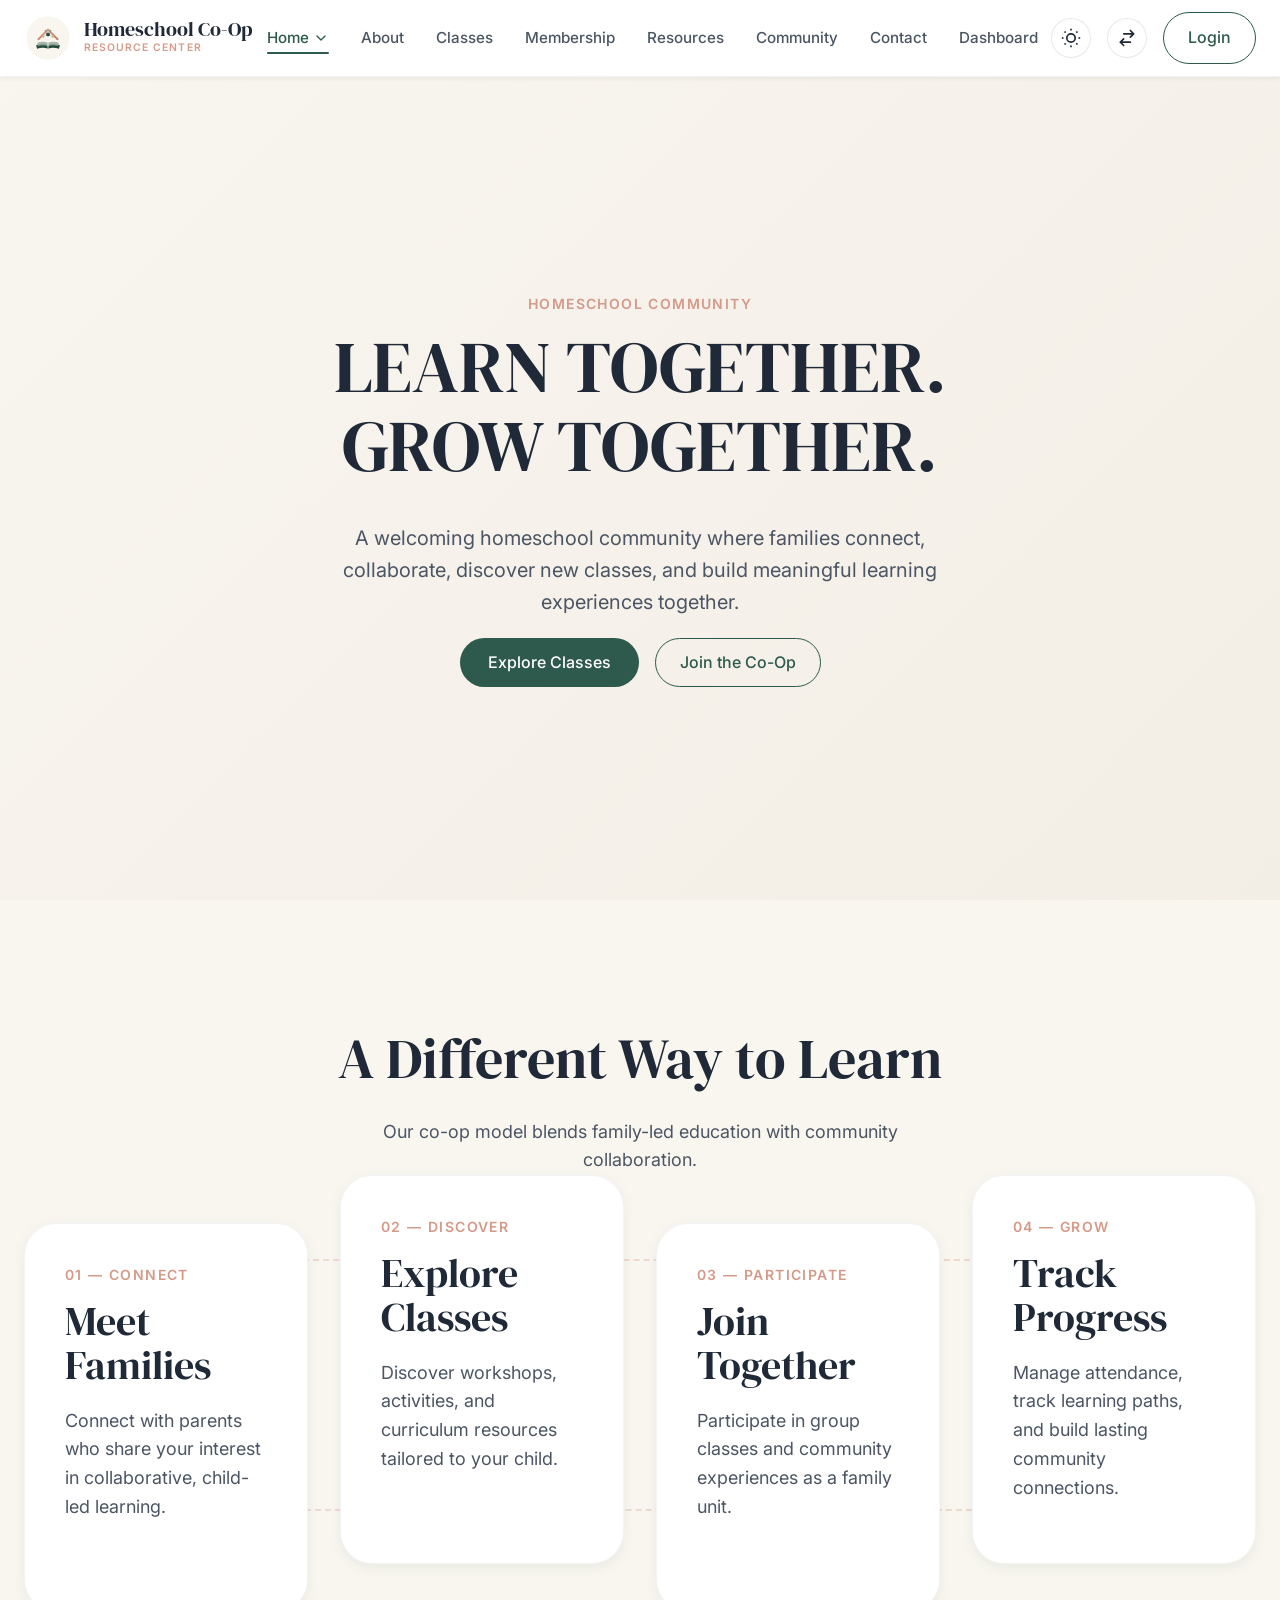
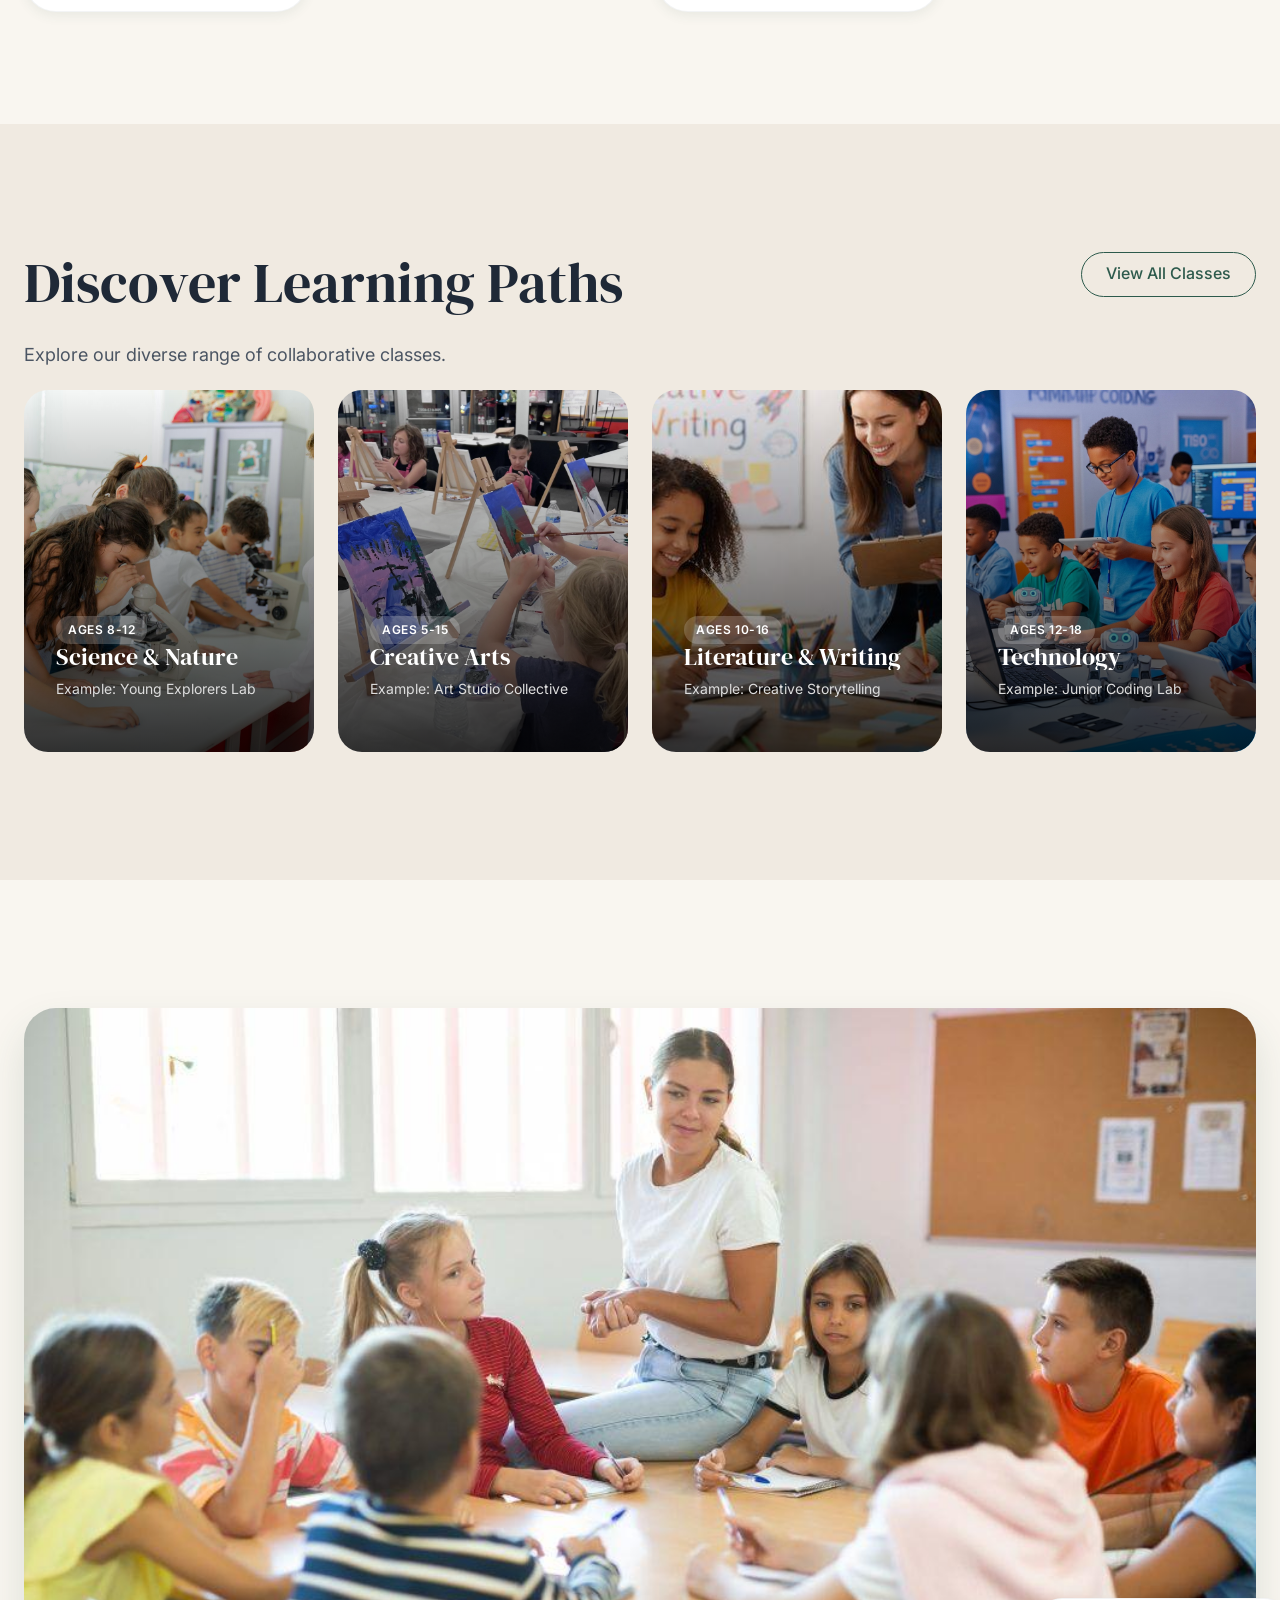
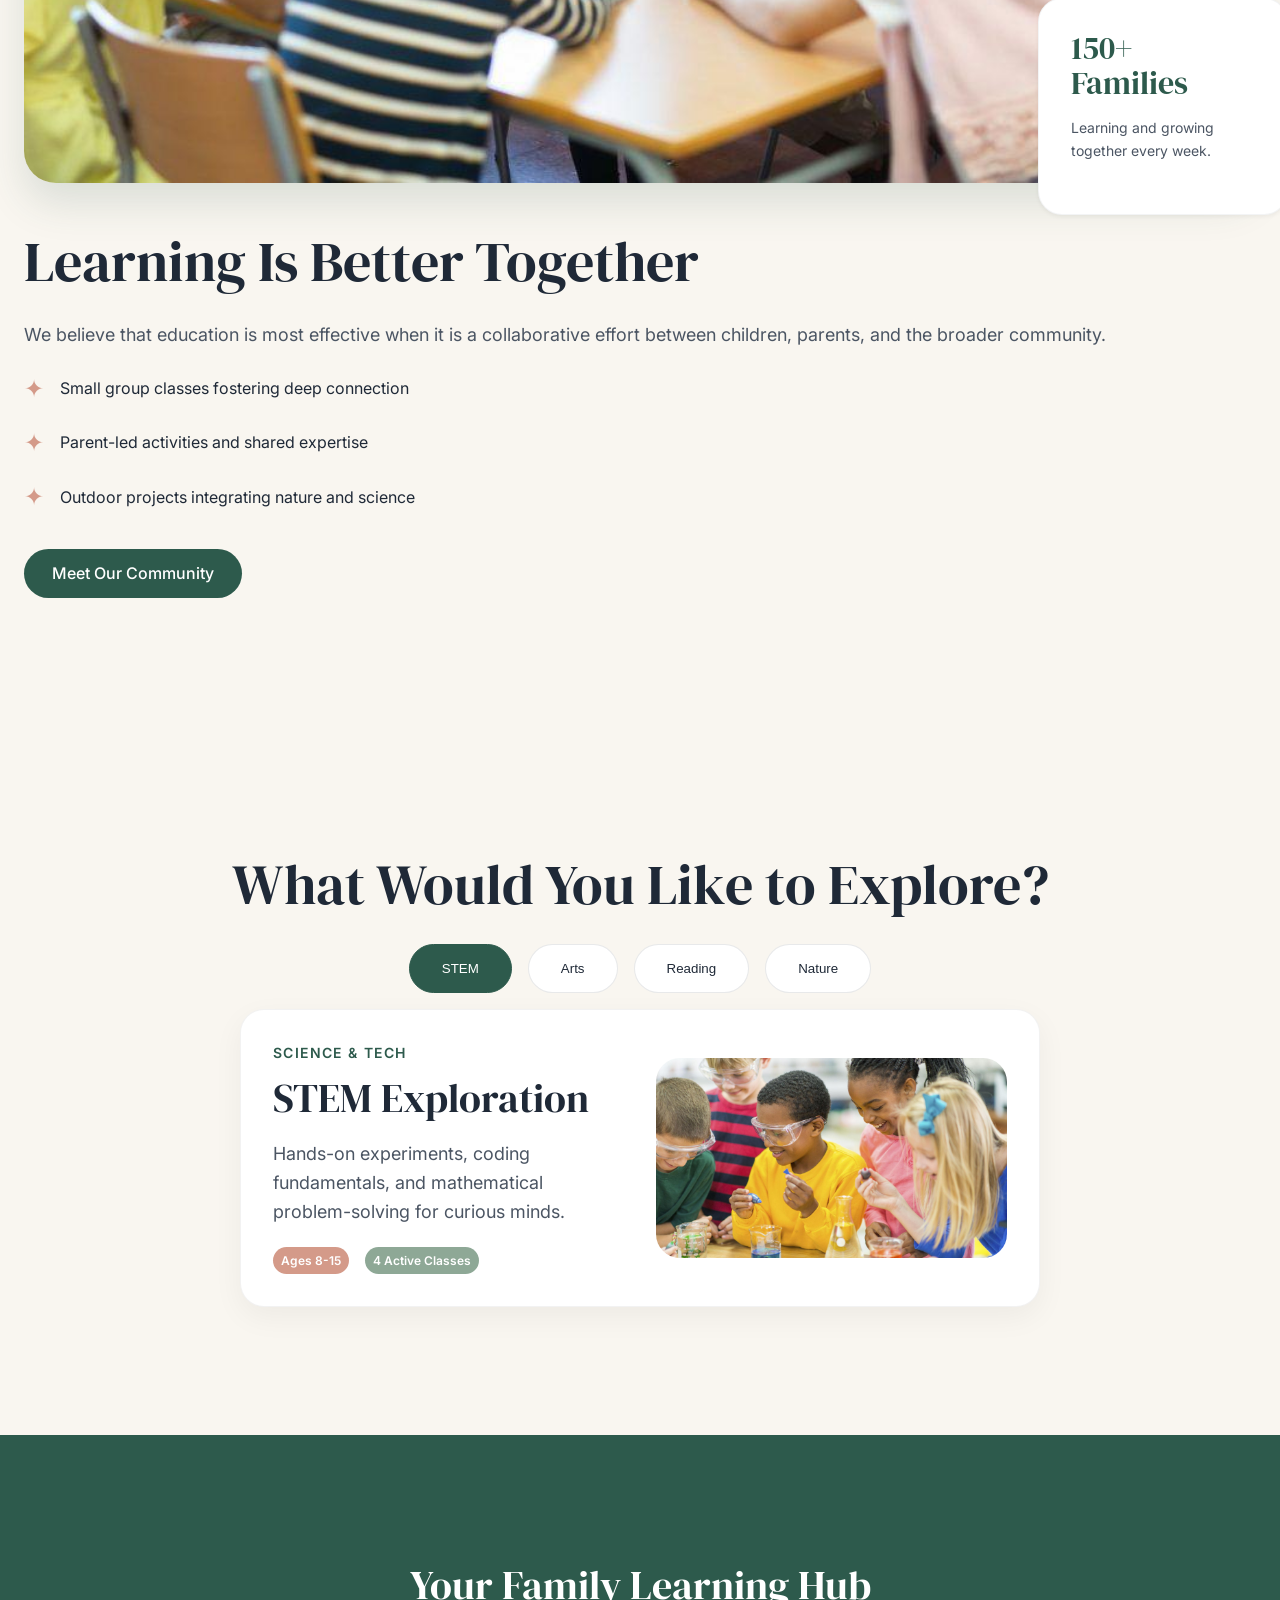
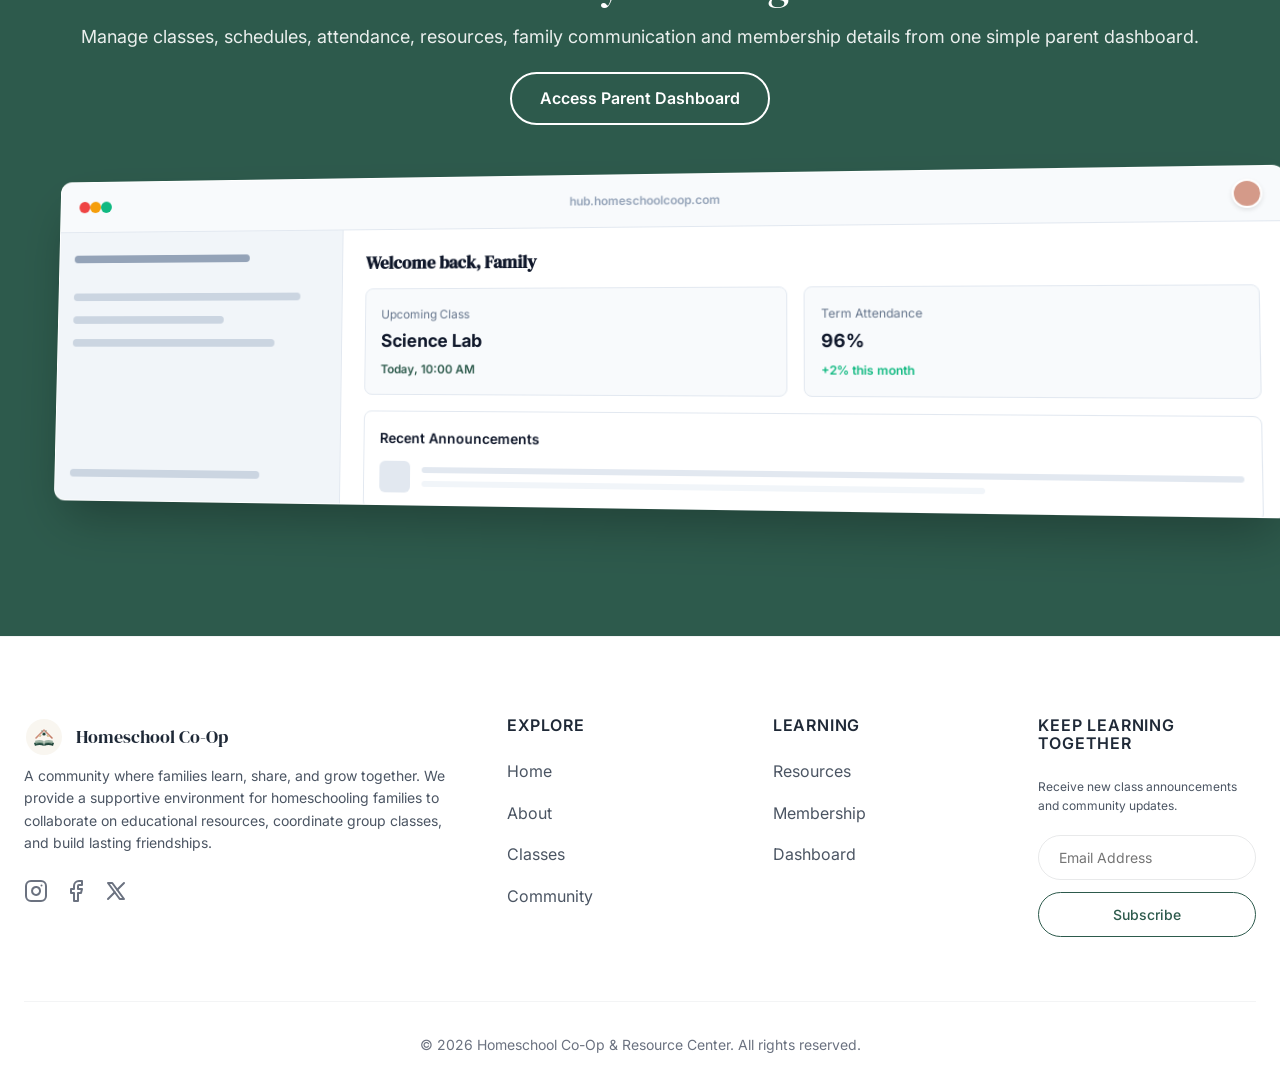
==== index.html @ 42ad3c2a "Initial commit" ====
<!DOCTYPE html>
<html lang="en" data-theme="light" dir="ltr">
<head>
    <meta charset="UTF-8">
    <meta name="viewport" content="width=device-width, initial-scale=1.0">
    <title>Homeschool Co-Op & Resource Center</title>
    <meta name="description" content="A welcoming homeschool community where families connect, collaborate, discover new classes, and build meaningful learning experiences together.">
    
    <link rel="icon" href="favicon.svg" type="image/svg+xml">
    <link rel="stylesheet" href="assets/css/style.css">
    
    <style>
        /* Home Specific Styles */
        .hero {
            position: relative;
            min-height: 100vh;
            display: flex;
            align-items: center;
            padding-top: 5rem;
            overflow: hidden;
        }
        .hero-bg {
            position: absolute;
            top: 0; left: 0; width: 100%; height: 100%;
            background: linear-gradient(135deg, rgba(249, 246, 240, 0.9) 0%, rgba(240, 234, 225, 0.7) 100%),
                        url('https://images.unsplash.com/photo-1577896851231-70ef18881754?auto=format&fit=crop&q=80&w=2000') center/cover;
            z-index: -1;
        }
        [data-theme="dark"] .hero-bg {
            background: linear-gradient(135deg, rgba(18, 24, 22, 0.9) 0%, rgba(26, 36, 33, 0.8) 100%),
                        url('https://images.unsplash.com/photo-1577896851231-70ef18881754?auto=format&fit=crop&q=80&w=2000') center/cover;
        }
        .hero-content {
            max-width: 800px;
            position: relative;
            z-index: 2;
        }
        
        .floating-book {
            position: absolute;
            right: 10%;
            top: 40%;
            width: 250px;
            height: auto;
            opacity: 0.8;
            filter: drop-shadow(var(--shadow-xl));
            z-index: 1;
        }

        /* How it works */
        .pathway-grid {
            position: relative;
        }
        .pathway-line {
            position: absolute;
            top: 20%; left: 10%; width: 80%; height: 60%;
            border: 2px dashed var(--accent-secondary);
            border-radius: var(--radius-pill);
            z-index: 0;
            opacity: 0.3;
        }
        .step-card {
            position: relative;
            z-index: 1;
            padding: 2.5rem;
            background: var(--bg-surface);
            border-radius: var(--radius-xl);
            box-shadow: var(--shadow-md);
            margin-bottom: 2rem;
            border: 1px solid var(--border-light);
        }
        .step-card:nth-child(even) {
            transform: translateY(3rem);
        }

        /* Categories */
        .category-card {
            position: relative;
            overflow: hidden;
            border-radius: var(--radius-lg);
            aspect-ratio: 4/5;
            display: flex;
            align-items: flex-end;
            padding: 2rem;
            text-decoration: none;
            color: #fff;
        }
        .category-card img {
            position: absolute;
            top: 0; left: 0; width: 100%; height: 100%;
            object-fit: cover;
            transition: transform 0.6s ease;
            z-index: 0;
        }
        .category-card::after {
            content: '';
            position: absolute;
            top: 0; left: 0; width: 100%; height: 100%;
            background: linear-gradient(to top, rgba(0,0,0,0.8), transparent);
            z-index: 1;
        }
        .category-card:hover img {
            transform: scale(1.05);
        }
        .category-content {
            position: relative;
            z-index: 2;
        }
        [data-theme="dark"] .category-card { color: #fff; }

        /* Path Selector */
        .path-selector {
            display: flex;
            gap: 1rem;
            overflow-x: auto;
            padding-bottom: 1rem;
            scrollbar-width: none;
        }
        @media (max-width: 767px) {
            .path-selector {
                flex-direction: column;
                overflow-x: visible;
                align-items: stretch;
            }
            .path-btn {
                width: 100%;
            }
        }
        .path-btn {
            white-space: nowrap;
            padding: 1rem 2rem;
            border-radius: var(--radius-pill);
            background: var(--bg-surface);
            border: 1px solid var(--border);
            color: var(--text-primary);
            cursor: pointer;
            transition: var(--transition);
        }
        .path-btn.active, .path-btn:hover {
            background: var(--accent-primary);
            color: #fff;
            border-color: var(--accent-primary);
        }

        /* Dashboard Preview */
        .dashboard-preview-section {
            background-color: var(--accent-primary);
            color: #fff;
            position: relative;
            overflow: hidden;
        }
        .dashboard-mockup {
            background: var(--bg-surface);
            border-radius: var(--radius-lg) var(--radius-lg) 0 0;
            padding: 1rem;
            box-shadow: var(--shadow-xl);
            margin-top: 3rem;
            transform: perspective(1000px) rotateX(5deg);
            transition: transform 0.5s ease;
        }
        .dashboard-mockup:hover {
            transform: perspective(1000px) rotateX(0deg);
        }
        [data-theme="dark"] .dashboard-preview-section { background-color: var(--bg-secondary); }

        .hero-content {
            text-align: center;
            margin: 0 auto;
            display: flex;
            flex-direction: column;
            align-items: center;
        }
        .hero-content .flex {
            justify-content: center;
        }

        @media (max-width: 1024px) {
            .floating-book {
                display: none;
            }
        }
    </style>
</head>
<body>

    <!-- NAVBAR -->
    <nav class="navbar" id="navbar">
        <div class="container nav-container">
            <a href="index.html" class="brand">
                <img src="assets/images/logo.svg" alt="Homeschool Co-Op Logo" class="brand-logo">
                <div class="brand-text-wrapper">
                    <span class="brand-title">Homeschool Co-Op</span>
                    <span class="brand-subtitle">Resource Center</span>
                </div>
            </a>
            <div class="nav-links">
                <div class="nav-item-dropdown">
                    <span class="nav-link active" style="display:flex; align-items:center; gap:0.25rem;">Home <svg width="16" height="16" viewBox="0 0 24 24" fill="none" stroke="currentColor" stroke-width="2" stroke-linecap="round" stroke-linejoin="round"><polyline points="6 9 12 15 18 9"></polyline></svg></span>
                    <div class="nav-dropdown-menu">
                        <a href="index.html" class="dropdown-link active">Home 1</a>
                        <a href="home-2.html" class="dropdown-link ">Home 2</a>
                    </div>
                </div>
                <a href="about.html" class="nav-link ">About</a>
                <a href="classes.html" class="nav-link ">Classes</a>
                <a href="membership.html" class="nav-link ">Membership</a>
                <a href="resources.html" class="nav-link ">Resources</a>
                <a href="community.html" class="nav-link ">Community</a>
                <a href="contact.html" class="nav-link ">Contact</a>
                <a href="dashboard.html" class="nav-link ">Dashboard</a>
            </div>
            <div class="nav-actions">
                <button class="btn-icon" id="theme-toggle" aria-label="Toggle Theme">
                    <svg width="20" height="20" viewBox="0 0 24 24" fill="none" stroke="currentColor" stroke-width="2"><circle cx="12" cy="12" r="5"/><line x1="12" y1="1" x2="12" y2="3"/><line x1="12" y1="21" x2="12" y2="23"/><line x1="4.22" y1="4.22" x2="5.64" y2="5.64"/><line x1="18.36" y1="18.36" x2="19.78" y2="19.78"/><line x1="1" y1="12" x2="3" y2="12"/><line x1="21" y1="12" x2="23" y2="12"/><line x1="4.22" y1="19.78" x2="5.64" y2="18.36"/><line x1="18.36" y1="5.64" x2="19.78" y2="4.22"/></svg>
                </button>
                <button class="btn-icon" id="rtl-toggle" aria-label="Toggle RTL">
                    <svg width="20" height="20" viewBox="0 0 24 24" fill="none" stroke="currentColor" stroke-width="2" stroke-linecap="round" stroke-linejoin="round"><path d="M8 7h12m0 0l-4-4m4 4l-4 4m0 6H4m0 0l4 4m-4-4l4-4"></path></svg>
                </button>
                <a href="login.html" class="btn btn-secondary">Login</a>
            </div>
            <button class="hamburger" id="hamburger" aria-label="Menu">
                <span></span><span></span><span></span>
            </button>
        </div>
    </nav>

    <!-- MOBILE DRAWER -->
    <div class="mobile-drawer" id="mobile-drawer">
        <div class="mobile-nav-links">
            <div class="mobile-nav-item-dropdown" style="display: flex; flex-direction: column; align-items: center;">
                <button class="mobile-nav-link active" id="mobile-home-dropdown-btn" style="display:flex; justify-content:center; align-items:center; gap: 0.5rem; background:none; border:none; cursor:pointer; padding: 0;">
                    <span>Home</span>
                    <svg width="24" height="24" viewBox="0 0 24 24" fill="none" stroke="currentColor" stroke-width="2" stroke-linecap="round" stroke-linejoin="round" class="dropdown-arrow" style="transition: transform 0.3s;"><polyline points="6 9 12 15 18 9"></polyline></svg>
                </button>
                <div class="mobile-nav-dropdown-menu" id="mobile-home-dropdown-menu" style="display: none; flex-direction: column; align-items: center; gap: 1rem; margin-top: 1rem;">
                    <a href="index.html" class="mobile-nav-link active" style="font-size: 1.5rem; color: var(--text-secondary);">Home 1</a>
                    <a href="home-2.html" class="mobile-nav-link " style="font-size: 1.5rem; color: var(--text-secondary);">Home 2</a>
                </div>
            </div>
            <a href="about.html" class="mobile-nav-link ">About</a>
            <a href="classes.html" class="mobile-nav-link ">Classes</a>
            <a href="membership.html" class="mobile-nav-link ">Membership</a>
            <a href="resources.html" class="mobile-nav-link ">Resources</a>
            <a href="community.html" class="mobile-nav-link ">Community</a>
            <a href="contact.html" class="mobile-nav-link ">Contact</a>
            <a href="dashboard.html" class="mobile-nav-link ">Dashboard</a>
        </div>
        <div class="mobile-nav-actions" style="display: flex; flex-direction: column; align-items: center; width: 100%; max-width: 250px;">
            <div class="flex gap-6 justify-center" style="margin-bottom: 1rem;">
                <button class="btn-icon" id="mobile-theme-toggle" aria-label="Toggle Theme">
                    <svg width="20" height="20" viewBox="0 0 24 24" fill="none" stroke="currentColor" stroke-width="2"><circle cx="12" cy="12" r="5"/><line x1="12" y1="1" x2="12" y2="3"/><line x1="12" y1="21" x2="12" y2="23"/><line x1="4.22" y1="4.22" x2="5.64" y2="5.64"/><line x1="18.36" y1="18.36" x2="19.78" y2="19.78"/><line x1="1" y1="12" x2="3" y2="12"/><line x1="21" y1="12" x2="23" y2="12"/><line x1="4.22" y1="19.78" x2="5.64" y2="18.36"/><line x1="18.36" y1="5.64" x2="19.78" y2="4.22"/></svg>
                </button>
                <button class="btn-icon" id="mobile-rtl-toggle" aria-label="Toggle RTL">
                    <svg width="20" height="20" viewBox="0 0 24 24" fill="none" stroke="currentColor" stroke-width="2" stroke-linecap="round" stroke-linejoin="round"><path d="M5 10h14" /><path d="M15 6l4 4-4 4" /><path d="M19 14H5" /><path d="M9 10l-4 4 4 4" /></svg>
                </button>
            </div>
            <a href="login.html" class="btn btn-primary" style="width: 100%; justify-content: center;">Parent Login</a>
        </div>
    </div>

    <main>
        <!-- SECTION 01: HERO -->
        <section class="hero">
            <div class="hero-bg"></div>
            <!-- 3D floating object placeholder using CSS -->
            
            <div class="container">
                <div class="hero-content reveal">
                    <span class="eyebrow">Homeschool Community</span>
                    <h1 class="mb-6">LEARN TOGETHER.<br>GROW TOGETHER.</h1>
                    <p class="mb-8" style="font-size: 1.25rem; max-width: 600px;">A welcoming homeschool community where families connect, collaborate, discover new classes, and build meaningful learning experiences together.</p>
                    <div class="flex gap-4 flex-wrap">
                        <a href="classes.html" class="btn btn-primary">Explore Classes</a>
                        <button class="btn btn-secondary" data-modal-target="modal-join">Join the Co-Op</button>
                    </div>
                </div>
            </div>
        </section>

        <!-- SECTION 02: HOW OUR CO-OP WORKS -->
        <section class="section-py">
            <div class="container">
                <div class="text-center mb-12 reveal">
                    <h2>A Different Way to Learn</h2>
                    <p style="max-width: 600px; margin: 0 auto;">Our co-op model blends family-led education with community collaboration.</p>
                </div>

                <div class="pathway-grid grid md:grid-cols-2 xl:grid-cols-4 gap-8 reveal reveal-delay-1">
                    <div class="pathway-line"></div>
                    
                    <div class="step-card">
                        <span class="eyebrow">01 — Connect</span>
                        <h3>Meet Families</h3>
                        <p>Connect with parents who share your interest in collaborative, child-led learning.</p>
                    </div>
                    
                    <div class="step-card">
                        <span class="eyebrow">02 — Discover</span>
                        <h3>Explore Classes</h3>
                        <p>Discover workshops, activities, and curriculum resources tailored to your child.</p>
                    </div>
                    
                    <div class="step-card">
                        <span class="eyebrow">03 — Participate</span>
                        <h3>Join Together</h3>
                        <p>Participate in group classes and community experiences as a family unit.</p>
                    </div>
                    
                    <div class="step-card">
                        <span class="eyebrow">04 — Grow</span>
                        <h3>Track Progress</h3>
                        <p>Manage attendance, track learning paths, and build lasting community connections.</p>
                    </div>
                </div>
            </div>
        </section>

        <!-- SECTION 03: CLASSES & LEARNING -->
        <section class="section-py" style="background-color: var(--bg-secondary);">
            <div class="container">
                <div class="flex flex-wrap justify-between items-end mb-12 reveal">
                    <div>
                        <h2>Discover Learning Paths</h2>
                        <p>Explore our diverse range of collaborative classes.</p>
                    </div>
                    <a href="classes.html" class="btn btn-secondary" style="padding: 10px 24px !important; height: 45px !important; width: auto !important; border-radius: 50px !important; display: inline-flex !important; align-items: center; justify-content: center; aspect-ratio: auto !important;">View All Classes</a>
                </div>

                <div class="grid md:grid-cols-2 lg:grid-cols-4 gap-6 reveal reveal-delay-1">
                    <!-- Class Category 1 -->
                    <a href="classes.html" class="category-card">
                        <img src="assets/images/Science & Nature.png" alt="Science" loading="lazy">
                        <div class="category-content">
                            <span class="tag mb-2" style="color: #fff; background: rgba(255,255,255,0.2);">Ages 8-12</span>
                            <h3>Science & Nature</h3>
                            <p class="text-sm m-0" style="color: #ddd;">Example: Young Explorers Lab</p>
                        </div>
                    </a>
                    
                    <!-- Class Category 2 -->
                    <a href="classes.html" class="category-card">
                        <img src="assets/images/Creative Arts.png" alt="Creative Arts" loading="lazy">
                        <div class="category-content">
                            <span class="tag mb-2" style="color: #fff; background: rgba(255,255,255,0.2);">Ages 5-15</span>
                            <h3>Creative Arts</h3>
                            <p class="text-sm m-0" style="color: #ddd;">Example: Art Studio Collective</p>
                        </div>
                    </a>

                    <!-- Class Category 3 -->
                    <a href="classes.html" class="category-card">
                        <img src="assets/images/Literature & Writing.png" alt="Literature" loading="lazy">
                        <div class="category-content">
                            <span class="tag mb-2" style="color: #fff; background: rgba(255,255,255,0.2);">Ages 10-16</span>
                            <h3>Literature & Writing</h3>
                            <p class="text-sm m-0" style="color: #ddd;">Example: Creative Storytelling</p>
                        </div>
                    </a>

                    <!-- Class Category 4 -->
                    <a href="classes.html" class="category-card">
                        <img src="assets/images/Technology.png" alt="Technology" loading="lazy">
                        <div class="category-content">
                            <span class="tag mb-2" style="color: #fff; background: rgba(255,255,255,0.2);">Ages 12-18</span>
                            <h3>Technology</h3>
                            <p class="text-sm m-0" style="color: #ddd;">Example: Junior Coding Lab</p>
                        </div>
                    </a>
                </div>
            </div>
        </section>

        <!-- SECTION 04: LEARN TOGETHER -->
        <section class="section-py overflow-hidden">
            <div class="container">
                <div class="grid lg:grid-cols-2 gap-12 items-center reveal">
                    <div style="position: relative;">
                        <img src="assets/images/Learning Is Better Together.png" alt="Community Learning" style="border-radius: var(--radius-xl); box-shadow: var(--shadow-xl); width: 100%; object-fit: cover;" loading="lazy">
                        <!-- Floating Panel -->
                        <div class="card floating-element" style="position: absolute; bottom: -2rem; right: -2rem; width: 250px; z-index: 2;">
                            <h4 style="color: var(--accent-primary);">150+ Families</h4>
                            <p class="text-sm mb-0">Learning and growing together every week.</p>
                        </div>
                    </div>
                    <div>
                        <h2>Learning Is Better Together</h2>
                        <p>We believe that education is most effective when it is a collaborative effort between children, parents, and the broader community.</p>
                        <ul style="list-style: none; display: flex; flex-direction: column; gap: 1rem; margin-bottom: 2rem;">
                            <li class="flex items-center gap-4">
                                <span style="color: var(--accent-secondary); font-size: 1.5rem;">✦</span>
                                <span>Small group classes fostering deep connection</span>
                            </li>
                            <li class="flex items-center gap-4">
                                <span style="color: var(--accent-secondary); font-size: 1.5rem;">✦</span>
                                <span>Parent-led activities and shared expertise</span>
                            </li>
                            <li class="flex items-center gap-4">
                                <span style="color: var(--accent-secondary); font-size: 1.5rem;">✦</span>
                                <span>Outdoor projects integrating nature and science</span>
                            </li>
                        </ul>
                        <a href="community.html" class="btn btn-primary">Meet Our Community</a>
                    </div>
                </div>
            </div>
        </section>

        <!-- SECTION 05: FIND YOUR LEARNING PATH -->
        <section class="section-py" style="background-color: var(--bg-primary);">
            <div class="container text-center reveal">
                <h2 class="mb-8">What Would You Like to Explore?</h2>
                
                <div class="path-selector justify-center mb-12" id="path-selector">
                    <button class="path-btn active" data-target="stem">STEM</button>
                    <button class="path-btn" data-target="arts">Arts</button>
                    <button class="path-btn" data-target="reading">Reading</button>
                    <button class="path-btn" data-target="nature">Nature</button>
                </div>

                <div class="card max-w-3xl mx-auto" id="path-content" style="max-width: 800px; margin: 0 auto; text-align: left; background-color: #ffffff; color: #1F2937; border: 1px solid rgba(0,0,0,0.05); box-shadow: 0 10px 30px rgba(0,0,0,0.05);">
                    <div class="grid md:grid-cols-2 gap-8 items-center">
                        <div>
                            <span class="eyebrow" id="path-eyebrow" style="color: #2D5A4C;">Science & Tech</span>
                            <h3 id="path-title" style="color: #1F2937;">STEM Exploration</h3>
                            <p id="path-desc" style="color: #4B5563;">Hands-on experiments, coding fundamentals, and mathematical problem-solving for curious minds.</p>
                            <div class="flex gap-4 mt-4">
                                <span class="badge">Ages 8-15</span>
                                <span class="badge" style="background: var(--sage);">4 Active Classes</span>
                            </div>
                        </div>
                        <div>
                            <img id="path-img" src="assets/images/Science & Tech.png" alt="STEM" style="border-radius: var(--radius-lg); height: 200px; width: 100%; object-fit: cover;">
                        </div>
                    </div>
                </div>
            </div>
        </section>

        <!-- SECTION 06: FAMILY MEMBERSHIP -->
        <section class="section-py dashboard-preview-section">
            <div class="container">
                <div class="grid lg:grid-cols-2 gap-12 items-center reveal">
                    <div style="text-align: center; display: flex; flex-direction: column; align-items: center;">
                        <h2 style="color: #fff; font-family: var(--font-heading); font-size: 2.5rem; margin-bottom: 1rem; text-align: center;">Your Family Learning Hub</h2>
                        <p style="color: rgba(255,255,255,0.9); font-size: 1.125rem; line-height: 1.6;" class="mb-8">Manage classes, schedules, attendance, resources, family communication and membership details from one simple parent dashboard.</p>
                        <a href="dashboard.html" class="btn btn-secondary" style="border: 2px solid #fff !important; color: #fff !important; border-radius: 50px !important; padding: 12px 28px !important; display: inline-flex !important; align-items: center; justify-content: center; width: auto !important; height: auto !important; font-weight: 600; background: transparent !important; transition: all 0.3s ease;">Access Parent Dashboard</a>
                    </div>
                    
                    <div style="position: relative; z-index: 10; transform: perspective(1000px) rotateY(-5deg) rotateX(2deg); transition: transform 0.4s ease; cursor: pointer;" onmouseover="this.style.transform='perspective(1000px) rotateY(0deg) rotateX(0deg) translateY(-10px)'" onmouseout="this.style.transform='perspective(1000px) rotateY(-5deg) rotateX(2deg)'">
                        <!-- Premium Dashboard Mockup UI -->
                        <div style="background: #FFFFFF; border-radius: 12px; box-shadow: 0 25px 50px -12px rgba(0,0,0,0.3); overflow: hidden; border: 1px solid rgba(255,255,255,0.2);">
                            
                            <!-- Header (Mac Style) -->
                            <div style="background: #F8FAFC; border-bottom: 1px solid #E2E8F0; padding: 0.75rem 1.25rem; display: flex; align-items: center; justify-content: space-between;">
                                <div class="flex items-center gap-2">
                                    <div style="width: 12px; height: 12px; border-radius: 50%; background: #EF4444;"></div>
                                    <div style="width: 12px; height: 12px; border-radius: 50%; background: #F59E0B;"></div>
                                    <div style="width: 12px; height: 12px; border-radius: 50%; background: #10B981;"></div>
                                </div>
                                <div style="font-size: 0.75rem; font-weight: 600; color: #94A3B8; font-family: var(--font-body);">hub.homeschoolcoop.com</div>
                                <div style="width: 28px; height: 28px; border-radius: 50%; background: var(--accent-secondary); border: 2px solid #fff; box-shadow: 0 2px 4px rgba(0,0,0,0.1);"></div>
                            </div>
                            
                            <!-- App Body -->
                            <div style="display: flex; height: 280px; font-family: var(--font-body);">
                                <!-- Sidebar -->
                                <div style="width: 25%; background: #F1F5F9; border-right: 1px solid #E2E8F0; padding: 1.5rem 1rem; display: flex; flex-direction: column; gap: 1rem;">
                                    <div style="height: 8px; width: 70%; background: #94A3B8; border-radius: 4px; margin-bottom: 1rem;"></div>
                                    <div style="height: 8px; width: 90%; background: #CBD5E1; border-radius: 4px;"></div>
                                    <div style="height: 8px; width: 60%; background: #CBD5E1; border-radius: 4px;"></div>
                                    <div style="height: 8px; width: 80%; background: #CBD5E1; border-radius: 4px;"></div>
                                    <div style="height: 8px; width: 75%; background: #CBD5E1; border-radius: 4px; margin-top: auto;"></div>
                                </div>
                                
                                <!-- Main Content -->
                                <div style="flex: 1; padding: 1.5rem; background: #FFFFFF; display: flex; flex-direction: column; gap: 1rem;">
                                    <h4 style="margin: 0; font-size: 1.125rem; color: #0F172A; font-weight: 700;">Welcome back, Family</h4>
                                    
                                    <div style="display: flex; gap: 1rem;">
                                        <!-- Card 1 -->
                                        <div style="flex: 1; background: #F8FAFC; border: 1px solid #E2E8F0; border-radius: 8px; padding: 1rem;">
                                            <div style="font-size: 0.75rem; color: #64748B; margin-bottom: 0.25rem;">Upcoming Class</div>
                                            <div style="font-size: 1.125rem; font-weight: 700; color: #0F172A;">Science Lab</div>
                                            <div style="font-size: 0.75rem; color: var(--accent-primary); margin-top: 0.25rem; font-weight: 600;">Today, 10:00 AM</div>
                                        </div>
                                        <!-- Card 2 -->
                                        <div style="flex: 1; background: #F8FAFC; border: 1px solid #E2E8F0; border-radius: 8px; padding: 1rem;">
                                            <div style="font-size: 0.75rem; color: #64748B; margin-bottom: 0.25rem;">Term Attendance</div>
                                            <div style="font-size: 1.125rem; font-weight: 700; color: #0F172A;">96%</div>
                                            <div style="font-size: 0.75rem; color: #10B981; margin-top: 0.25rem; font-weight: 600;">+2% this month</div>
                                        </div>
                                    </div>
                                    
                                    <!-- List -->
                                    <div style="flex: 1; background: #FFFFFF; border: 1px solid #E2E8F0; border-radius: 8px; padding: 1rem; display: flex; flex-direction: column; gap: 0.75rem;">
                                         <div style="font-size: 0.875rem; font-weight: 600; color: #0F172A;">Recent Announcements</div>
                                         <div style="display: flex; align-items: center; gap: 0.75rem;">
                                             <div style="width: 32px; height: 32px; border-radius: 6px; background: #E2E8F0;"></div>
                                             <div style="flex: 1;">
                                                 <div style="height: 6px; width: 100%; background: #E2E8F0; border-radius: 3px; margin-bottom: 0.5rem;"></div>
                                                 <div style="height: 6px; width: 70%; background: #F1F5F9; border-radius: 3px;"></div>
                                             </div>
                                         </div>
                                    </div>
                                </div>
                            </div>
                        </div>
                    </div>
                </div>
            </div>
        </section>
    </main>

    <!-- FOOTER -->
    <footer class="footer">
        <div class="container">
            <div class="footer-grid">
                <div>
                    <a href="index.html" class="brand mb-6" style="display: inline-flex;">
                        <img src="assets/images/logo.svg" alt="Logo" width="40" height="40">
                        <span class="brand-title" style="font-size: 1.1rem;">Homeschool Co-Op</span>
                    </a>
                    <p class="text-sm" style="line-height: 1.6; margin-bottom: 1.5rem;">A community where families learn, share, and grow together. We provide a supportive environment for homeschooling families to collaborate on educational resources, coordinate group classes, and build lasting friendships.</p>
                    
                    <div class="social-icons" style="display: flex; gap: 1rem;">
                        <a href="#" aria-label="Instagram" style="color: var(--text-muted); transition: color 0.3s ease, transform 0.3s ease; display: inline-flex;" onmouseover="this.style.color='#E1306C'; this.style.transform='scale(1.1)';" onmouseout="this.style.color='var(--text-muted)'; this.style.transform='scale(1)';">
                            <svg width="24" height="24" viewBox="0 0 24 24" fill="none" stroke="currentColor" stroke-width="2" stroke-linecap="round" stroke-linejoin="round"><rect x="2" y="2" width="20" height="20" rx="5" ry="5"></rect><path d="M16 11.37A4 4 0 1 1 12.63 8 4 4 0 0 1 16 11.37z"></path><line x1="17.5" y1="6.5" x2="17.51" y2="6.5"></line></svg>
                        </a>
                        <a href="#" aria-label="Facebook" style="color: var(--text-muted); transition: color 0.3s ease, transform 0.3s ease; display: inline-flex;" onmouseover="this.style.color='#1877F2'; this.style.transform='scale(1.1)';" onmouseout="this.style.color='var(--text-muted)'; this.style.transform='scale(1)';">
                            <svg width="24" height="24" viewBox="0 0 24 24" fill="none" stroke="currentColor" stroke-width="2" stroke-linecap="round" stroke-linejoin="round"><path d="M18 2h-3a5 5 0 0 0-5 5v3H7v4h3v8h4v-8h3l1-4h-4V7a1 1 0 0 1 1-1h3z"></path></svg>
                        </a>
                        <a href="#" aria-label="X (Twitter)" style="color: var(--text-muted); transition: color 0.3s ease, transform 0.3s ease; display: inline-flex;" onmouseover="this.style.color='#000000'; this.style.transform='scale(1.1)';" onmouseout="this.style.color='var(--text-muted)'; this.style.transform='scale(1)';">
                            <svg width="24" height="24" viewBox="0 0 24 24" fill="none" stroke="currentColor" stroke-width="2" stroke-linecap="round" stroke-linejoin="round"><path d="M4 4l11.733 16h4.267l-11.733 -16z"></path><path d="M4 20l6.768 -6.768m2.46 -2.46l6.772 -6.772"></path></svg>
                        </a>
                    </div>
                </div>
                <div>
                    <h4 class="footer-col-title">Explore</h4>
                    <ul class="footer-links">
                        <li><a href="index.html">Home</a></li>
                        <li><a href="about.html">About</a></li>
                        <li><a href="classes.html">Classes</a></li>
                        <li><a href="community.html">Community</a></li>
                    </ul>
                </div>
                <div>
                    <h4 class="footer-col-title">Learning</h4>
                    <ul class="footer-links">
                        <li><a href="resources.html">Resources</a></li>
                        <li><a href="membership.html">Membership</a></li>
                        <li><a href="dashboard.html">Dashboard</a></li>
                    </ul>
                </div>
                <div>
                    <h4 class="footer-col-title">Keep Learning Together</h4>
                    <p class="text-xs mb-4">Receive new class announcements and community updates.</p>
                    <form id="newsletter-form" style="display: flex; flex-direction: column; gap: 0.75rem; width: 100%; max-width: 250px;">
                        <input type="email" placeholder="Email Address" required style="width: 100%; height: 45px; padding: 0 1.25rem; border: 1px solid var(--border); border-radius: 50px; background: transparent; color: var(--text-primary); outline: none; font-family: var(--font-body); font-size: 0.875rem;">
                        <button type="submit" style="width: 100%; height: 45px; padding: 0 1.25rem; border: 1px solid var(--accent-primary); border-radius: 50px; background: transparent; color: var(--accent-primary); font-weight: 500; cursor: pointer; transition: all 0.3s ease; font-family: var(--font-body); font-size: 0.875rem;" onmouseover="this.style.background='var(--accent-primary)'; this.style.color='#fff';" onmouseout="this.style.background='transparent'; this.style.color='var(--accent-primary)';">Subscribe</button>
                    </form>
                </div>
            </div>
            <div class="footer-bottom">
                &copy; 2026 Homeschool Co-Op & Resource Center. All rights reserved.
            </div>
        </div>
    </footer>

    <!-- MODAL: JOIN CO-OP -->
    <div class="modal-overlay" id="modal-join">
        <div class="modal-content">
            <button class="modal-close" aria-label="Close Modal">&times;</button>
            <h3 class="mb-2">Join the Co-Op</h3>
            <p class="mb-6 text-sm">Become part of our growing homeschool community.</p>
            
            <form id="join-form">
                <div class="form-group">
                    <label class="form-label">Parent Name</label>
                    <input type="text" class="form-control" required>
                </div>
                <div class="form-group">
                    <label class="form-label">Email Address</label>
                    <input type="email" class="form-control" required>
                </div>
                <div class="grid grid-cols-2 gap-4">
                    <div class="form-group">
                        <label class="form-label">Number of Children</label>
                        <select class="form-control">
                            <option>1</option><option>2</option><option>3</option><option>4+</option>
                        </select>
                    </div>
                    <div class="form-group">
                        <label class="form-label">Membership Interest</label>
                        <select class="form-control">
                            <option>Community</option><option>Explorer</option><option>Collaborator</option>
                        </select>
                    </div>
                </div>
                <div class="form-group">
                    <label class="form-label">Learning Interests</label>
                    <input type="text" class="form-control" placeholder="e.g. Science, Art, Reading">
                </div>
                <button type="submit" class="btn btn-primary" style="width: 100%;">Submit Enrollment Request</button>
            </form>
        </div>
    </div>

    <!-- Scripts -->
    <script src="assets/js/main.js"></script>
    <script src="assets/js/interactions.js"></script>
    <script>
        // Path Selector Logic
        document.addEventListener('DOMContentLoaded', () => {
            const buttons = document.querySelectorAll('.path-btn');
            const title = document.getElementById('path-title');
            const desc = document.getElementById('path-desc');
            const img = document.getElementById('path-img');
            const eyebrow = document.getElementById('path-eyebrow');

            const data = {
                stem: {
                    eyebrow: 'Science & Tech',
                    title: 'STEM Exploration',
                    desc: 'Hands-on experiments, coding fundamentals, and mathematical problem-solving for curious minds.',
                    img: 'assets/images/Science & Tech.png'
                },
                arts: {
                    eyebrow: 'Creative Expression',
                    title: 'Arts & Design',
                    desc: 'Painting, sculpture, digital art, and creative storytelling to express imagination.',
                    img: 'assets/images/Creative Expression.png'
                },
                reading: {
                    eyebrow: 'Literature',
                    title: 'Reading & Humanities',
                    desc: 'Deep dives into classic literature, creative writing workshops, and historical context.',
                    img: 'assets/images/Literature.png'
                },
                nature: {
                    eyebrow: 'Outdoor Learning',
                    title: 'Nature & Environment',
                    desc: 'Outdoor classrooms, biology field trips, and sustainable living projects.',
                    img: 'assets/images/Outdoor Learning.png'
                }
            };

            buttons.forEach(btn => {
                btn.addEventListener('click', () => {
                    buttons.forEach(b => b.classList.remove('active'));
                    btn.classList.add('active');
                    
                    const target = btn.getAttribute('data-target');
                    const info = data[target];
                    
                    // Simple fade effect
                    const content = document.getElementById('path-content');
                    content.style.opacity = 0;
                    setTimeout(() => {
                        eyebrow.textContent = info.eyebrow;
                        title.textContent = info.title;
                        desc.textContent = info.desc;
                        img.src = info.img;
                        content.style.opacity = 1;
                    }, 200);
                });
            });
        });
    </script>
</body>
</html>
---- assets/css/style.css ----
@import url('https://fonts.googleapis.com/css2?family=DM+Serif+Display:ital@0;1&family=Inter:wght@300;400;500;600;700&display=swap');

/* ==========================================================================
   CSS VARIABLES & THEMING
   ========================================================================== */
:root {
  /* Colors - Light Theme (Warm Cream/Ivory focus) */
  --bg-primary: #F9F6F0;       /* Warm Cream */
  --bg-secondary: #F0EAE1;     /* Soft Ivory */
  --bg-surface: #FFFFFF;
  --bg-elevated: rgba(255, 255, 255, 0.85);

  --text-primary: #1F2937;     /* Dark Charcoal */
  --text-secondary: #4B5563;   /* Soft Charcoal */
  --text-muted: #6B7280;

  --accent-primary: #2D5A4C;   /* Deep Forest Green */
  --accent-primary-hover: #1A3B31;
  --accent-secondary: #D49A89; /* Terracotta / Warm Clay */
  --accent-secondary-hover: #C27A65;
  --accent-tertiary: #E2C792;  /* Golden Mustard */
  --sage: #8EA896;             /* Muted Sage */
  --dusty-blue: #94A8B3;

  /* Borders & Shadows */
  --border: rgba(31, 41, 55, 0.1);
  --border-light: rgba(31, 41, 55, 0.05);
  --shadow-sm: 0 2px 4px rgba(0, 0, 0, 0.05);
  --shadow-md: 0 4px 12px rgba(45, 90, 76, 0.08);
  --shadow-lg: 0 12px 24px rgba(45, 90, 76, 0.12);
  --shadow-xl: 0 20px 40px rgba(45, 90, 76, 0.15);

  /* Typography */
  --font-heading: 'DM Serif Display', serif;
  --font-body: 'Inter', sans-serif;

  /* Spacing & Layout */
  --radius-sm: 8px;
  --radius-md: 16px;
  --radius-lg: 24px;
  --radius-xl: 32px;
  --radius-pill: 9999px;

  --transition: all 0.3s cubic-bezier(0.25, 0.8, 0.25, 1);
  --transition-bounce: all 0.5s cubic-bezier(0.68, -0.55, 0.26, 1.55);
}

/* Dark Theme overrides */
[data-theme="dark"] {
  --bg-primary: #121816;       /* Deep Charcoal/Green */
  --bg-secondary: #1A2421;
  --bg-surface: #222E2A;
  --bg-elevated: rgba(34, 46, 42, 0.85);

  --text-primary: #F9F6F0;
  --text-secondary: #D1D5DB;
  --text-muted: #9CA3AF;

  --accent-primary: #8EA896;   /* Sage becomes primary accent */
  --accent-primary-hover: #A4BDB1;
  --accent-secondary: #D49A89; 
  --accent-secondary-hover: #E3B3A5;
  
  --border: rgba(249, 246, 240, 0.1);
  --border-light: rgba(249, 246, 240, 0.05);
  --shadow-sm: 0 2px 4px rgba(0, 0, 0, 0.2);
  --shadow-md: 0 4px 12px rgba(0, 0, 0, 0.3);
  --shadow-lg: 0 12px 24px rgba(0, 0, 0, 0.4);
}

/* ==========================================================================
   RESET & BASE
   ========================================================================== */
*, *::before, *::after {
  box-sizing: border-box;
  margin: 0;
  padding: 0;
}

html {
  font-size: 16px;
  scroll-behavior: smooth;
}

body {
  font-family: var(--font-body);
  background-color: var(--bg-primary);
  color: var(--text-primary);
  line-height: 1.6;
  -webkit-font-smoothing: antialiased;
  -moz-osx-font-smoothing: grayscale;
  transition: background-color 0.3s ease, color 0.3s ease;
  overflow-x: hidden;
}

/* RTL Support Base */
[dir="rtl"] {
  text-align: right;
}
[dir="rtl"] .me-auto { margin-right: auto; margin-left: 0; }
[dir="rtl"] .ms-auto { margin-left: auto; margin-right: 0; }

/* ==========================================================================
   TYPOGRAPHY
   ========================================================================== */
h1, h2, h3, h4, h5, h6 {
  font-family: var(--font-heading);
  font-weight: 400;
  line-height: 1.1;
  color: var(--text-primary);
  margin-bottom: 0.5em;
}

h1 { font-size: clamp(2.5rem, 5vw + 1rem, 4.5rem); }
h2 { font-size: clamp(2rem, 4vw + 1rem, 3.5rem); }
h3 { font-size: clamp(1.75rem, 3vw + 1rem, 2.5rem); }
h4 { font-size: clamp(1.5rem, 2vw + 1rem, 2rem); }

p {
  margin-bottom: 1.25rem;
  font-size: clamp(1rem, 1.2vw + 0.5rem, 1.125rem);
  color: var(--text-secondary);
}

.text-sm { font-size: 0.875rem; }
.text-xs { font-size: 0.75rem; }
.text-center { text-align: center; }
.text-accent { color: var(--accent-primary); }
.eyebrow {
  font-family: var(--font-body);
  font-size: 0.875rem;
  text-transform: uppercase;
  letter-spacing: 0.1em;
  font-weight: 600;
  color: var(--accent-secondary);
  display: block;
  margin-bottom: 0.75rem;
}

a {
  color: inherit;
  text-decoration: none;
  transition: var(--transition);
}

img {
  max-width: 100%;
  height: auto;
  display: block;
  object-fit: cover;
}

/* ==========================================================================
   LAYOUT & CONTAINERS
   ========================================================================== */
.container {
  width: 100%;
  max-width: 1400px;
  margin: 0 auto;
  padding: 0 1.5rem;
}

.section-py { padding-top: 5rem; padding-bottom: 5rem; }
@media (min-width: 768px) {
  .section-py { padding-top: 8rem; padding-bottom: 8rem; }
}

.page-hero {
  padding: 8rem 0 4rem;
  text-align: center;
  background: var(--bg-secondary);
  display: flex;
  flex-direction: column;
  align-items: center;
}
.page-hero .container {
  display: flex;
  flex-direction: column;
  align-items: center;
  text-align: center;
}
.page-hero .eyebrow {
  margin: 0 auto;
  display: inline-block;
}
.page-hero h1 {
  margin-left: auto;
  margin-right: auto;
  margin-bottom: 1.5rem;
}
.page-hero p {
  max-width: 700px;
  font-size: 1.25rem;
  margin: 0 auto;
  text-align: center;
}

.grid { display: grid; }
.gap-4 { gap: 1rem; }
.gap-6 { gap: 1.5rem; }
.gap-8 { gap: 2rem; }
.gap-12 { gap: 3rem; }

.flex { display: flex; }
.flex-col { flex-direction: column; }
.items-center { align-items: center; }
.justify-between { justify-content: space-between; }
.justify-center { justify-content: center; }
.flex-wrap { flex-wrap: wrap; }

/* Grid columns */
.grid-cols-1 { grid-template-columns: repeat(1, minmax(0, 1fr)); }

@media (min-width: 768px) {
  .md\:grid-cols-2 { grid-template-columns: repeat(2, minmax(0, 1fr)); }
  .md\:grid-cols-3 { grid-template-columns: repeat(3, minmax(0, 1fr)); }
}

@media (min-width: 1024px) {
  .lg\:grid-cols-3 { grid-template-columns: repeat(3, minmax(0, 1fr)); }
  .lg\:grid-cols-4 { grid-template-columns: repeat(4, minmax(0, 1fr)); }
  .lg\:col-span-2 { grid-column: span 2 / span 2; }
}

@media (min-width: 1280px) {
  .xl\:grid-cols-4 { grid-template-columns: repeat(4, minmax(0, 1fr)); }
}

/* ==========================================================================
   BUTTONS
   ========================================================================== */
.btn {
  display: inline-flex;
  align-items: center;
  justify-content: center;
  padding: 0.75rem 1.75rem;
  font-family: var(--font-body);
  font-weight: 500;
  font-size: 1rem;
  border-radius: var(--radius-pill);
  cursor: pointer;
  border: none;
  transition: var(--transition);
  text-decoration: none;
  gap: 0.5rem;
  white-space: nowrap;
}

.btn-primary {
  background-color: var(--accent-primary);
  color: #fff;
}
.btn-primary:hover {
  background-color: var(--accent-primary-hover);
  transform: translateY(-2px);
  box-shadow: var(--shadow-md);
}

.btn-secondary {
  background: transparent;
  color: var(--accent-primary);
  border: 1px solid var(--accent-primary);
  border-radius: var(--radius-pill) !important;
  padding: 0.75rem 1.5rem !important;
  height: auto !important;
  width: max-content !important;
  aspect-ratio: auto !important;
}

.btn-secondary:hover {
  background: var(--accent-primary);
  color: var(--bg-primary);
  transform: translateY(-2px);
}

[data-theme="dark"] .btn-primary {
  background-color: var(--accent-primary);
  color: #121816;
}
[data-theme="dark"] .btn-primary:hover {
  background-color: var(--accent-primary-hover);
}
[data-theme="dark"] .btn-secondary {
  border-color: var(--accent-primary);
  color: var(--text-primary);
}
[data-theme="dark"] .btn-secondary:hover {
  background-color: var(--accent-primary);
  color: #121816;
}

.btn-icon {
  width: 40px;
  height: 40px;
  border-radius: 50%;
  display: flex;
  align-items: center;
  justify-content: center;
  background-color: var(--bg-surface);
  border: 1px solid var(--border);
  color: var(--text-primary);
  cursor: pointer;
  transition: var(--transition);
}
.btn-icon:hover {
  background-color: var(--accent-primary);
  color: #fff;
  border-color: var(--accent-primary);
}

/* ==========================================================================
   NAVIGATION
   ========================================================================== */
.navbar {
  position: fixed;
  top: 0;
  left: 0;
  width: 100%;
  z-index: 1000;
  padding: 0.75rem 0;
  transition: var(--transition);
  background-color: var(--bg-surface);
  box-shadow: var(--shadow-sm);
  border-bottom: 1px solid var(--border-light);
}

.navbar.scrolled {
  background-color: var(--bg-elevated);
  backdrop-filter: blur(12px);
  -webkit-backdrop-filter: blur(12px);
}

.nav-container {
  display: flex;
  align-items: center;
  justify-content: space-between;
}

.brand {
  display: flex;
  align-items: center;
  gap: 0.75rem;
  text-decoration: none;
}

.brand-logo {
  width: 48px;
  height: 48px;
}

.brand-text-wrapper {
  display: flex;
  flex-direction: column;
}

.brand-title {
  font-family: var(--font-heading);
  font-size: 1.25rem;
  line-height: 1.1;
  color: var(--text-primary);
}

.brand-subtitle {
  font-size: 0.65rem;
  text-transform: uppercase;
  letter-spacing: 0.1em;
  color: var(--accent-secondary);
  font-weight: 600;
}

.nav-links {
  display: none;
  align-items: center;
  gap: 2rem;
}

@media (min-width: 1025px) {
  .nav-links {
    display: flex;
  }
}

.nav-link {
  font-size: 0.95rem;
  font-weight: 500;
  color: var(--text-secondary);
  position: relative;
}

.nav-link:hover, .nav-link.active {
  color: var(--accent-primary);
}

.nav-link::after {
  content: '';
  position: absolute;
  bottom: -4px;
  left: 0;
  width: 0;
  height: 2px;
  background-color: var(--accent-primary);
  transition: var(--transition);
  border-radius: 2px;
}

[dir="rtl"] .nav-link::after { left: auto; right: 0; }

.nav-link:hover::after, .nav-link.active::after {
  width: 100%;
}

.nav-item-dropdown {
  position: relative;
  display: flex;
  align-items: center;
  gap: 0.25rem;
  cursor: pointer;
}
.nav-dropdown-menu {
  display: none;
  background: var(--bg-surface);
  flex-direction: column;
  padding: 0.5rem 0;
  transition: var(--transition);
}
.nav-item-dropdown:hover .nav-dropdown-menu {
  display: flex;
}
@media (min-width: 1025px) {
  .nav-dropdown-menu {
    position: absolute;
    top: 100%;
    left: 0;
    box-shadow: var(--shadow-md);
    border: 1px solid var(--border-light);
    border-radius: var(--radius-sm);
    min-width: 150px;
  }
  [dir="rtl"] .nav-dropdown-menu {
    left: auto;
    right: 0;
  }
}
@media (max-width: 1024px) {
  .nav-dropdown-menu {
    width: 100%;
    padding-left: 1rem;
    border-left: 2px solid var(--border-light);
    margin-top: 0.5rem;
  }
}
.dropdown-link {
  padding: 0.5rem 1.5rem;
  color: var(--text-secondary);
  text-decoration: none;
  font-size: 0.95rem;
  transition: var(--transition);
}
.dropdown-link:hover, .dropdown-link.active {
  background: rgba(142,168,150,0.1);
  color: var(--accent-primary);
}

.nav-actions {
  display: none;
  align-items: center;
  gap: 1rem;
}
.nav-actions .btn-icon {
  border: 1px solid var(--border);
  width: 40px;
  height: 40px;
  border-radius: 50%;
}
@media (min-width: 1025px) {
  .nav-actions {
    display: flex;
  }
}

.hamburger {
  display: flex;
  flex-direction: column;
  gap: 5px;
  background: none;
  border: none;
  cursor: pointer;
  z-index: 1001;
}

.hamburger span {
  width: 28px;
  height: 2px;
  background-color: var(--text-primary);
  transition: var(--transition);
  border-radius: 2px;
}

@media (min-width: 1025px) {
  .hamburger {
    display: none;
  }
}

/* Mobile Drawer */
.mobile-drawer {
  position: fixed;
  top: 0;
  left: 0;
  width: 100%;
  height: 100vh;
  background-color: var(--bg-surface);
  z-index: 999;
  transform: translateY(-100%);
  transition: transform 0.4s cubic-bezier(0.8, 0, 0.2, 1);
  display: flex;
  flex-direction: column;
  justify-content: flex-start;
  align-items: center;
  padding: 5rem 2rem 2rem;
  opacity: 0;
  visibility: hidden;
  overflow-y: auto;
}

.mobile-drawer.open {
  transform: translateY(0);
  opacity: 1;
  visibility: visible;
}

.mobile-nav-links {
  display: flex;
  flex-direction: column;
  gap: 1.5rem;
  text-align: center;
  margin-bottom: 2rem;
}

.mobile-nav-link {
  font-family: var(--font-heading);
  font-size: 2rem;
  color: var(--text-primary);
}

.mobile-nav-actions {
  display: flex;
  flex-direction: column;
  gap: 1rem;
  align-items: center;
}

/* ==========================================================================
   FOOTER
   ========================================================================== */
.footer {
  background-color: var(--bg-surface);
  padding: 5rem 0 2rem;
  border-top: 1px solid var(--border-light);
}

.footer-grid {
  display: grid;
  grid-template-columns: 1fr;
  gap: 3rem;
  margin-bottom: 4rem;
}

@media (max-width: 767px) {
  .footer { text-align: center; }
  .footer-grid > div {
    display: flex;
    flex-direction: column;
    align-items: center;
  }
  .footer-links { align-items: center; }
  .social-icons { justify-content: center; }
}

@media (min-width: 768px) {
  .footer-grid {
    grid-template-columns: repeat(2, 1fr);
  }
}

@media (min-width: 1024px) {
  .footer-grid {
    grid-template-columns: 2fr 1fr 1fr 1fr;
  }
}

.footer-col-title {
  font-family: var(--font-body);
  font-weight: 600;
  font-size: 1rem;
  text-transform: uppercase;
  letter-spacing: 0.05em;
  margin-bottom: 1.5rem;
  color: var(--text-primary);
}

.footer-links {
  list-style: none;
  display: flex;
  flex-direction: column;
  gap: 1rem;
}

.footer-links a {
  color: var(--text-secondary);
  font-size: 1rem;
}

.footer-links a:hover {
  color: var(--accent-primary);
  padding-left: 0.5rem;
}
[dir="rtl"] .footer-links a:hover { padding-left: 0; padding-right: 0.5rem; }

.newsletter-form {
  display: flex;
  gap: 0.5rem;
  margin-top: 1.5rem;
  flex-wrap: wrap;
}

.newsletter-input {
  flex: 1;
  min-width: 200px;
  padding: 0.75rem 1rem;
  border: 1px solid var(--border);
  border-radius: var(--radius-pill);
  background-color: var(--bg-primary);
  color: var(--text-primary);
  outline: none;
  font-family: var(--font-body);
}

.newsletter-input:focus {
  border-color: var(--accent-primary);
}

.social-icons {
  display: flex;
  gap: 1rem;
  margin-top: 1.5rem;
}

.social-icon {
  width: 40px;
  height: 40px;
  display: flex;
  align-items: center;
  justify-content: center;
  border-radius: 50%;
  background-color: var(--bg-primary);
  color: var(--text-primary);
  transition: var(--transition);
}

.social-icon:hover {
  background-color: var(--accent-secondary);
  color: #fff;
  transform: translateY(-3px);
  box-shadow: var(--shadow-sm);
}
.social-icon svg {
  width: 20px;
  height: 20px;
  fill: currentColor;
}

.footer-bottom {
  text-align: center;
  padding-top: 2rem;
  border-top: 1px solid var(--border-light);
  color: var(--text-muted);
  font-size: 0.875rem;
}

/* ==========================================================================
   MODALS
   ========================================================================== */
.modal-overlay {
  position: fixed;
  top: 0;
  left: 0;
  width: 100%;
  height: 100%;
  background-color: rgba(0, 0, 0, 0.5);
  backdrop-filter: blur(8px);
  -webkit-backdrop-filter: blur(8px);
  z-index: 2000;
  display: flex;
  align-items: center;
  justify-content: center;
  opacity: 0;
  visibility: hidden;
  transition: var(--transition);
  padding: 1rem;
}

.modal-overlay.active {
  opacity: 1;
  visibility: visible;
}

.modal-content {
  background-color: var(--bg-surface);
  border-radius: var(--radius-lg);
  padding: 2.5rem;
  width: 100%;
  max-width: 600px;
  max-height: 90vh;
  overflow-y: auto;
  position: relative;
  transform: scale(0.95) translateY(20px);
  transition: var(--transition-bounce);
  box-shadow: var(--shadow-xl);
}

.modal-overlay.active .modal-content {
  transform: scale(1) translateY(0);
}

.modal-close {
  position: absolute;
  top: 1.5rem;
  right: 1.5rem;
  background: none;
  border: none;
  font-size: 1.5rem;
  color: var(--text-secondary);
  cursor: pointer;
  transition: var(--transition);
}
[dir="rtl"] .modal-close { right: auto; left: 1.5rem; }

.modal-close:hover {
  color: var(--accent-secondary);
  transform: rotate(90deg);
}

/* Form Styles */
.form-group {
  margin-bottom: 1.5rem;
}

.form-label {
  display: block;
  font-weight: 500;
  margin-bottom: 0.5rem;
  color: var(--text-primary);
}

.form-control {
  width: 100%;
  padding: 0.875rem 1rem;
  border: 1px solid var(--border);
  border-radius: var(--radius-sm);
  background-color: var(--bg-primary);
  color: var(--text-primary);
  font-family: var(--font-body);
  transition: var(--transition);
}

.form-control:focus {
  outline: none;
  border-color: var(--accent-primary);
  box-shadow: 0 0 0 3px rgba(45, 90, 76, 0.1);
}

select.form-control {
  appearance: none;
  background-image: url('data:image/svg+xml;utf8,<svg xmlns="http://www.w3.org/2000/svg" width="24" height="24" viewBox="0 0 24 24" fill="none" stroke="%234B5563" stroke-width="2" stroke-linecap="round" stroke-linejoin="round"><polyline points="6 9 12 15 18 9"></polyline></svg>');
  background-repeat: no-repeat;
  background-position: right 1rem center;
  background-size: 1rem;
}
[dir="rtl"] select.form-control {
  background-position: left 1rem center;
}

/* ==========================================================================
   ANIMATIONS & UTILITIES
   ========================================================================== */
.reveal {
  opacity: 0;
  transform: translateY(30px);
  transition: all 0.8s cubic-bezier(0.25, 0.8, 0.25, 1);
}
.reveal.active {
  opacity: 1;
  transform: translateY(0);
}

.reveal-delay-1 { transition-delay: 0.1s; }
.reveal-delay-2 { transition-delay: 0.2s; }
.reveal-delay-3 { transition-delay: 0.3s; }

.card {
  background-color: var(--bg-surface);
  border-radius: var(--radius-lg);
  padding: 2rem;
  box-shadow: var(--shadow-sm);
  transition: var(--transition);
  border: 1px solid var(--border-light);
}

.card:hover {
  transform: translateY(-5px);
  box-shadow: var(--shadow-lg);
}

.tag {
  display: inline-block;
  padding: 0.25rem 0.75rem;
  border-radius: var(--radius-pill);
  font-size: 0.75rem;
  font-weight: 600;
  text-transform: uppercase;
  letter-spacing: 0.05em;
  background-color: rgba(142, 168, 150, 0.15); /* Sage alpha */
  color: var(--accent-primary);
}

[data-theme="dark"] .tag {
  color: var(--text-primary);
}

/* 3D Elements Placeholder */
.floating-element {
  animation: float 6s ease-in-out infinite;
}

@keyframes float {
  0% { transform: translateY(0px) rotate(0deg); }
  50% { transform: translateY(-20px) rotate(2deg); }
  100% { transform: translateY(0px) rotate(0deg); }
}

.badge {
  background-color: var(--accent-secondary);
  color: #fff;
  padding: 0.25rem 0.5rem;
  border-radius: var(--radius-pill);
  font-size: 0.75rem;
  font-weight: 600;
}

/* Category Card Fixes */
.category-card h3 {
  font-size: 1.5rem !important;
  white-space: nowrap !important;
  overflow: hidden !important;
  text-overflow: ellipsis !important;
  margin-bottom: 0.5rem !important;
}
@media (max-width: 768px) {
  .category-card h3 {
    font-size: 1.25rem !important;
  }
}
.category-card h3 {
  color: #FFFFFF !important;
}
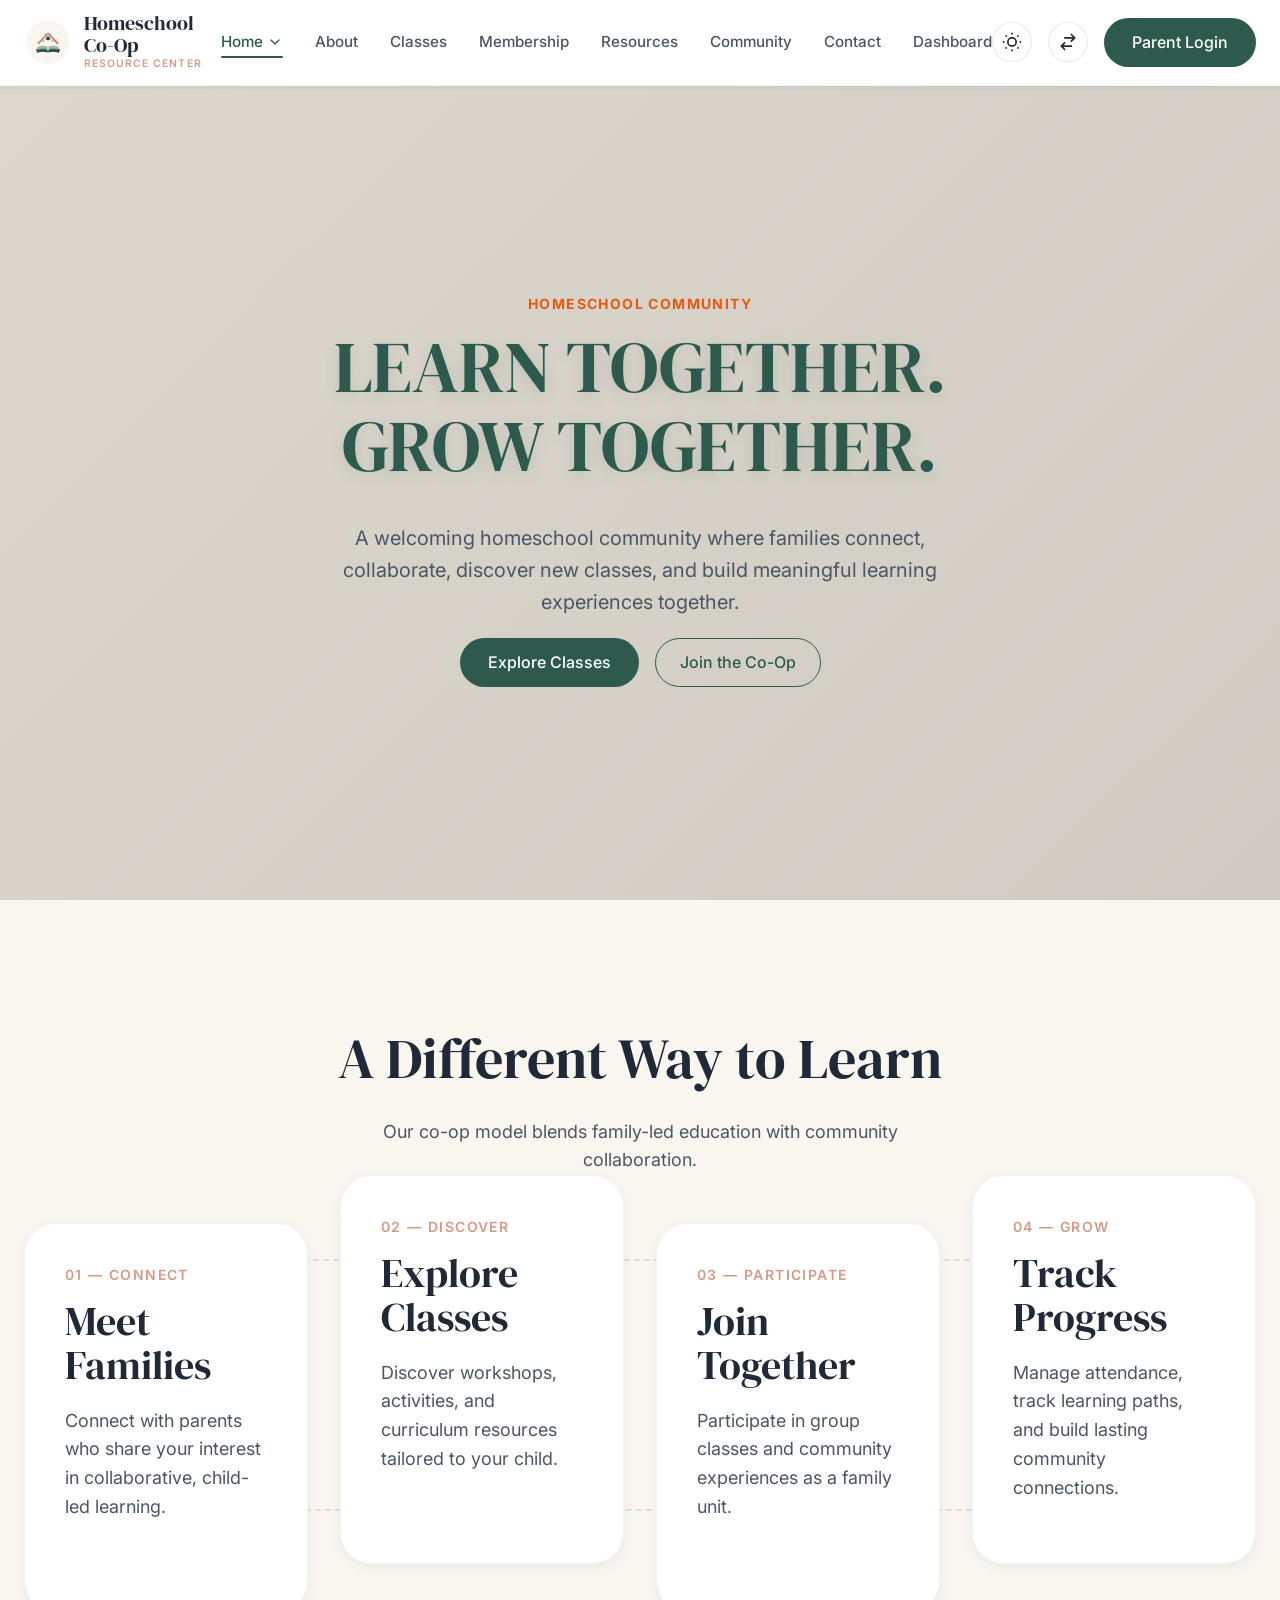
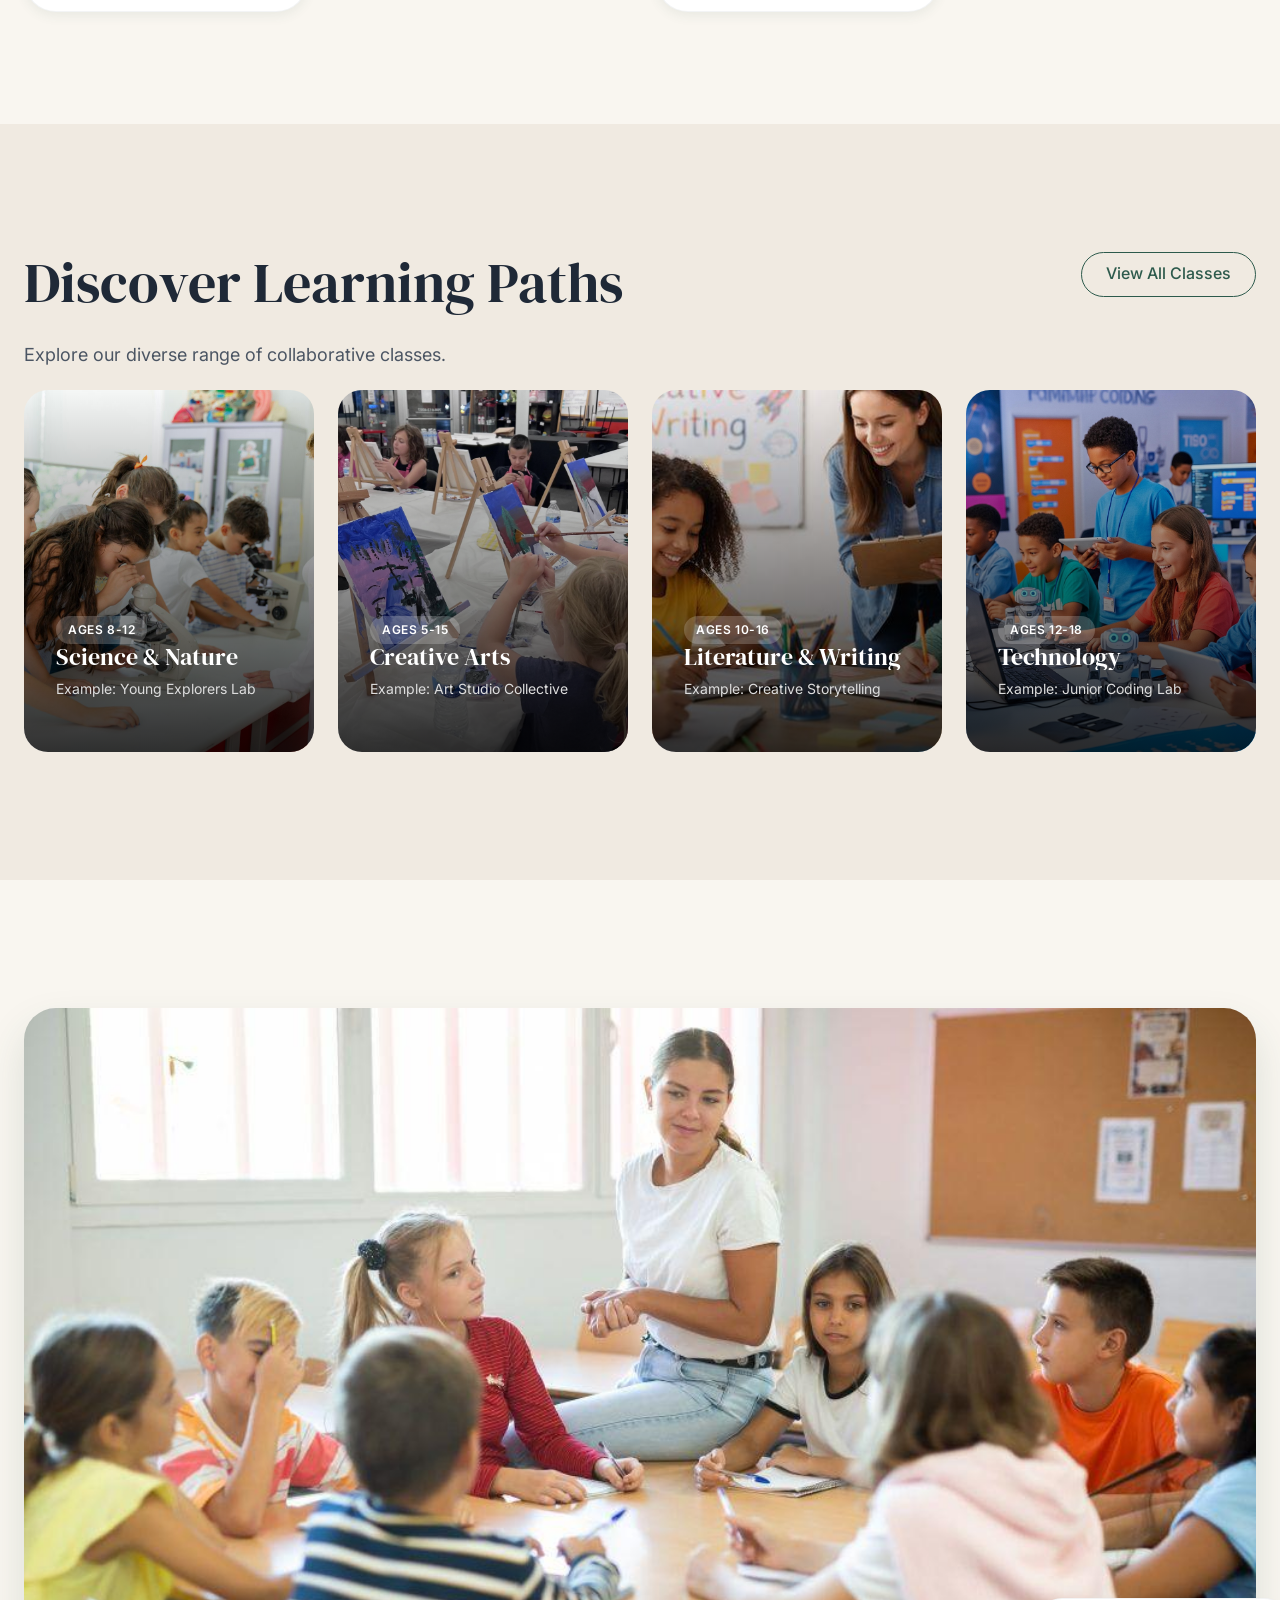
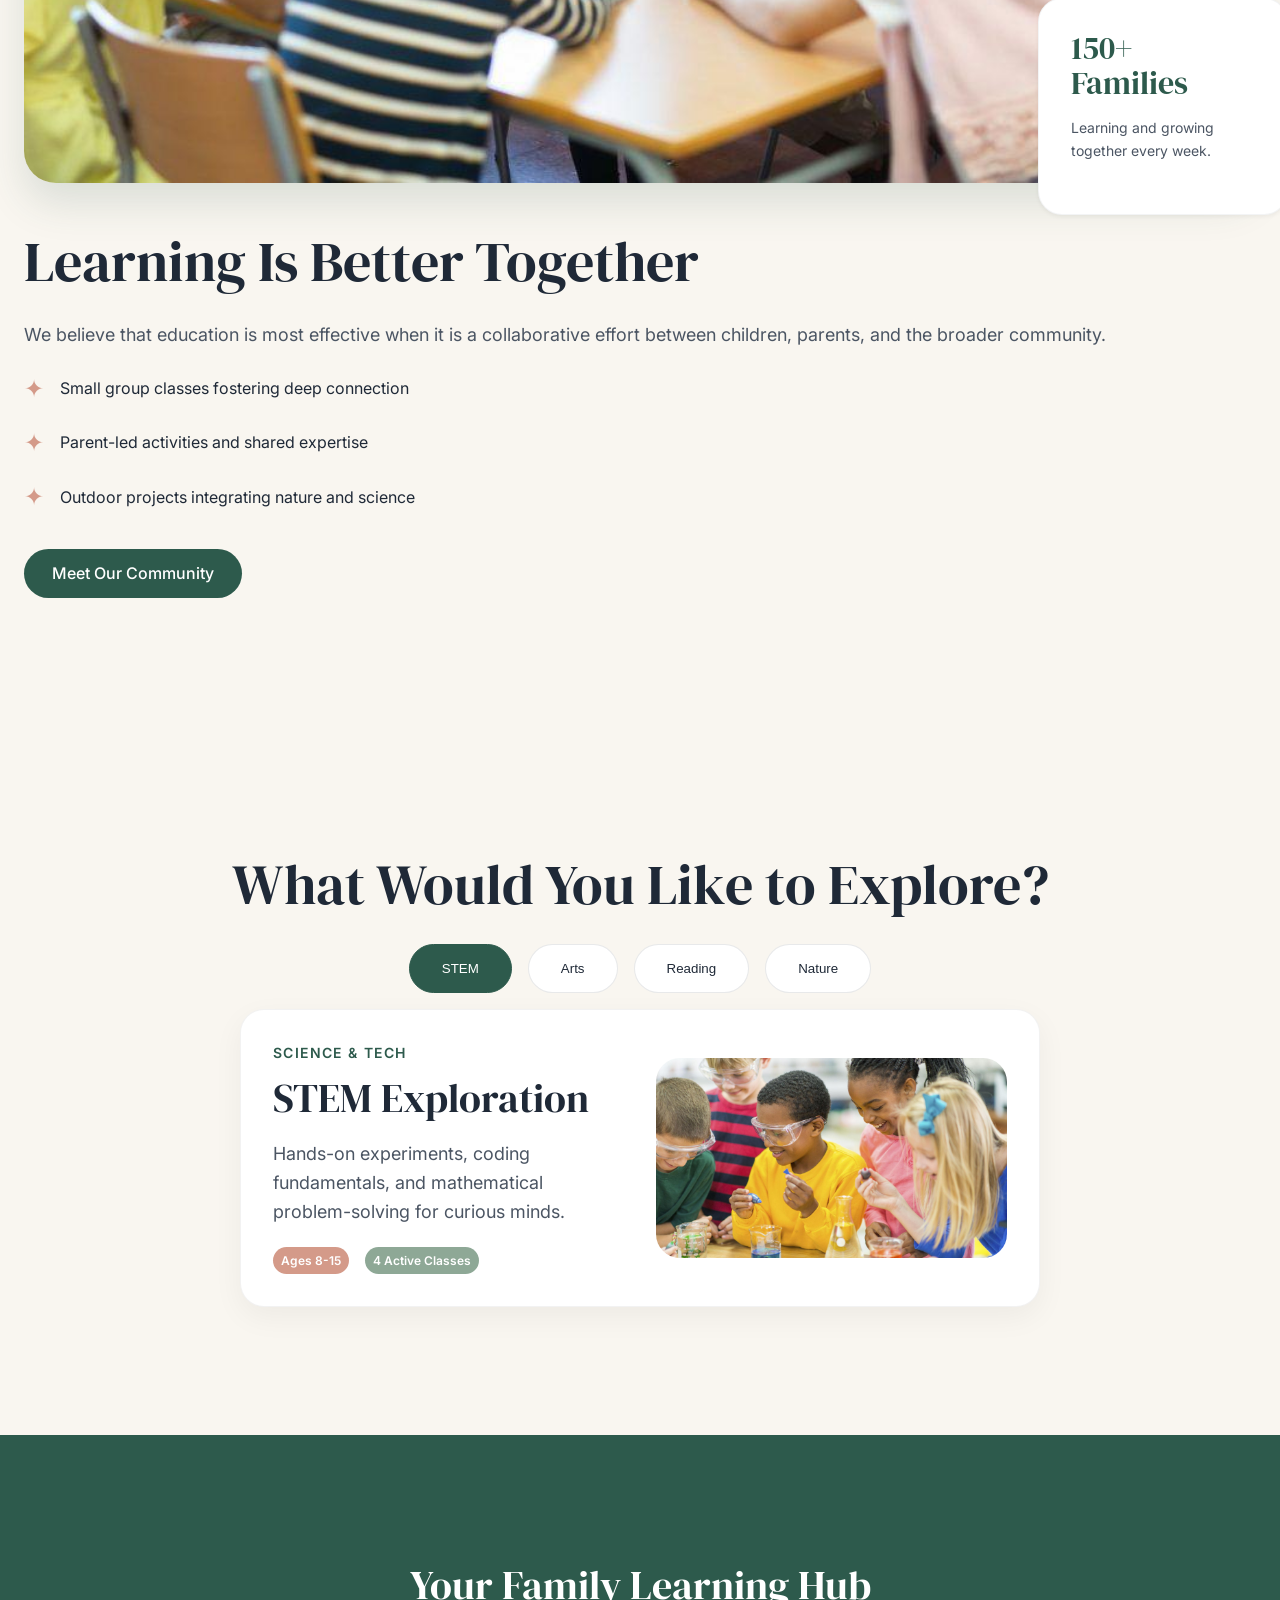
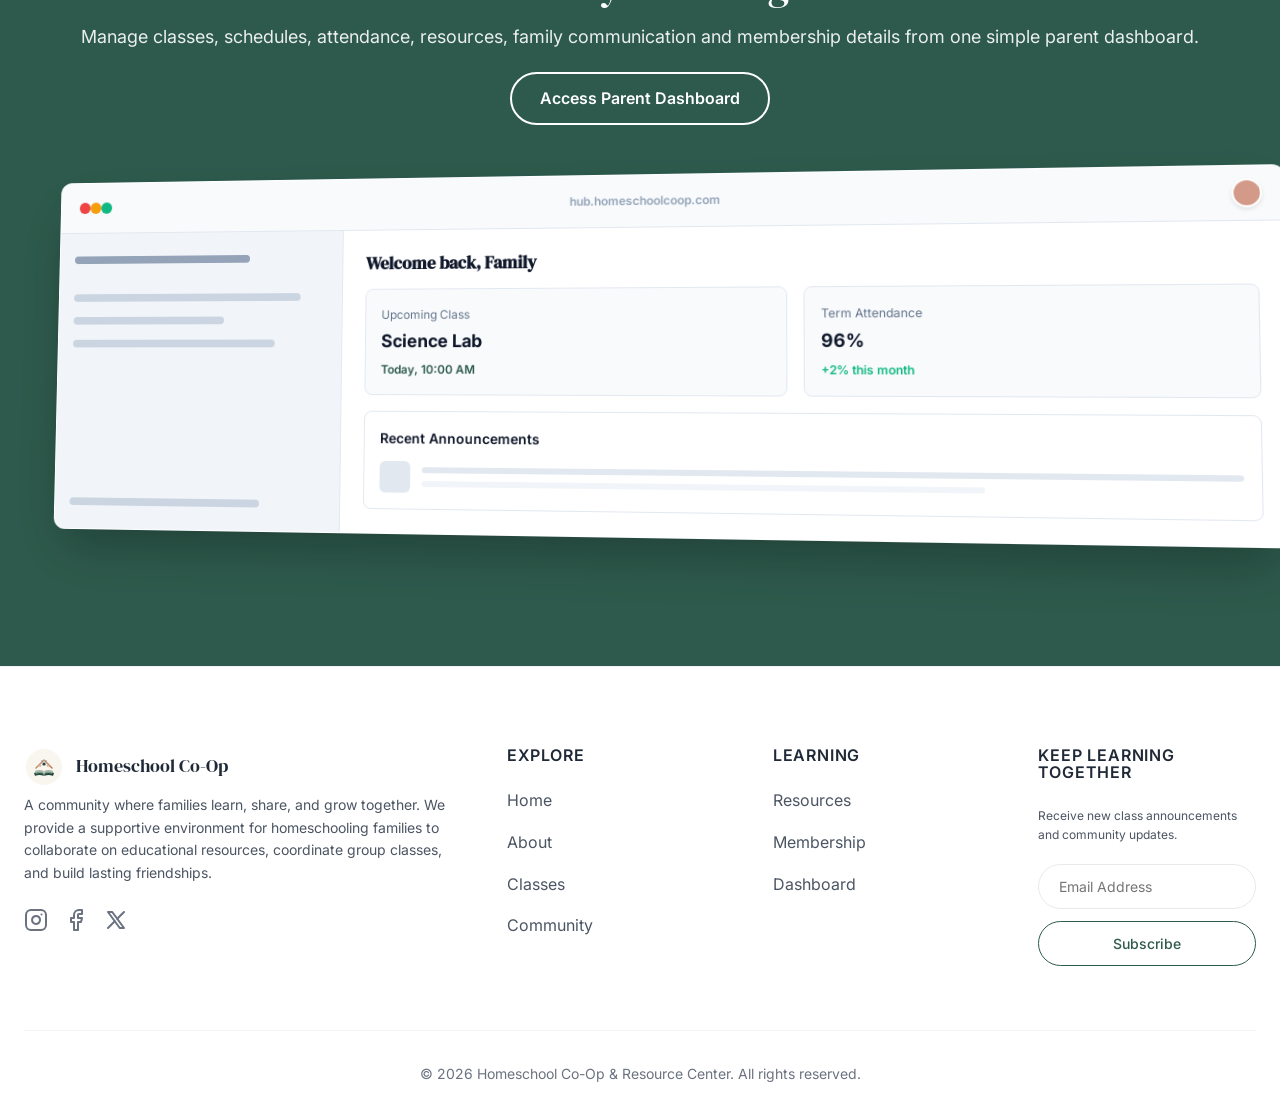
==== commit 61d052c4: "SECOND COMMIT" ====
--- a/index.html
+++ b/index.html
@@ -6,7 +6,7 @@
     <title>Homeschool Co-Op & Resource Center</title>
     <meta name="description" content="A welcoming homeschool community where families connect, collaborate, discover new classes, and build meaningful learning experiences together.">
     
-    <link rel="icon" href="favicon.svg" type="image/svg+xml">
+    <link rel="icon" href="assets/images/logo.svg" type="image/svg+xml">
     <link rel="stylesheet" href="assets/css/style.css">
     
     <style>
@@ -22,7 +22,7 @@
         .hero-bg {
             position: absolute;
             top: 0; left: 0; width: 100%; height: 100%;
-            background: linear-gradient(135deg, rgba(249, 246, 240, 0.9) 0%, rgba(240, 234, 225, 0.7) 100%),
+            background: linear-gradient(135deg, rgba(215, 210, 200, 0.85) 0%, rgba(195, 190, 180, 0.75) 100%),
                         url('https://images.unsplash.com/photo-1577896851231-70ef18881754?auto=format&fit=crop&q=80&w=2000') center/cover;
             z-index: -1;
         }
@@ -45,6 +45,29 @@
             opacity: 0.8;
             filter: drop-shadow(var(--shadow-xl));
             z-index: 1;
+        }
+
+        /* Dark Green Text for Hero H1 in Light Mode */
+        .hero-title {
+            color: var(--accent-primary);
+            text-shadow: 0px 4px 15px rgba(45, 90, 76, 0.15);
+        }
+        [data-theme="dark"] .hero-title {
+            background: linear-gradient(135deg, #34d399 0%, #fbbf24 100%);
+            -webkit-background-clip: text;
+            -webkit-text-fill-color: transparent;
+            background-clip: text;
+            color: transparent;
+            text-shadow: 0px 4px 15px rgba(251, 191, 36, 0.1);
+        }
+
+        /* Bright Eyebrow Color */
+        .hero-content .eyebrow {
+            color: #ea580c;
+            font-weight: 700;
+        }
+        [data-theme="dark"] .hero-content .eyebrow {
+            color: #fb923c;
         }
 
         /* How it works */
@@ -149,6 +172,11 @@
             position: relative;
             overflow: hidden;
         }
+        @media (max-width: 767px) {
+            .mockup-cards-container {
+                flex-direction: column !important;
+            }
+        }
         .dashboard-mockup {
             background: var(--bg-surface);
             border-radius: var(--radius-lg) var(--radius-lg) 0 0;
@@ -216,7 +244,7 @@
                 <button class="btn-icon" id="rtl-toggle" aria-label="Toggle RTL">
                     <svg width="20" height="20" viewBox="0 0 24 24" fill="none" stroke="currentColor" stroke-width="2" stroke-linecap="round" stroke-linejoin="round"><path d="M8 7h12m0 0l-4-4m4 4l-4 4m0 6H4m0 0l4 4m-4-4l4-4"></path></svg>
                 </button>
-                <a href="login.html" class="btn btn-secondary">Login</a>
+                <a href="login.html" class="btn btn-primary">Parent Login</a>
             </div>
             <button class="hamburger" id="hamburger" aria-label="Menu">
                 <span></span><span></span><span></span>
@@ -267,7 +295,7 @@
             <div class="container">
                 <div class="hero-content reveal">
                     <span class="eyebrow">Homeschool Community</span>
-                    <h1 class="mb-6">LEARN TOGETHER.<br>GROW TOGETHER.</h1>
+                    <h1 class="mb-6 hero-title">LEARN TOGETHER.<br>GROW TOGETHER.</h1>
                     <p class="mb-8" style="font-size: 1.25rem; max-width: 600px;">A welcoming homeschool community where families connect, collaborate, discover new classes, and build meaningful learning experiences together.</p>
                     <div class="flex gap-4 flex-wrap">
                         <a href="classes.html" class="btn btn-primary">Explore Classes</a>
@@ -462,7 +490,7 @@
                             </div>
                             
                             <!-- App Body -->
-                            <div style="display: flex; height: 280px; font-family: var(--font-body);">
+                            <div style="display: flex; min-height: 280px; font-family: var(--font-body);">
                                 <!-- Sidebar -->
                                 <div style="width: 25%; background: #F1F5F9; border-right: 1px solid #E2E8F0; padding: 1.5rem 1rem; display: flex; flex-direction: column; gap: 1rem;">
                                     <div style="height: 8px; width: 70%; background: #94A3B8; border-radius: 4px; margin-bottom: 1rem;"></div>
@@ -476,7 +504,7 @@
                                 <div style="flex: 1; padding: 1.5rem; background: #FFFFFF; display: flex; flex-direction: column; gap: 1rem;">
                                     <h4 style="margin: 0; font-size: 1.125rem; color: #0F172A; font-weight: 700;">Welcome back, Family</h4>
                                     
-                                    <div style="display: flex; gap: 1rem;">
+                                    <div class="mockup-cards-container" style="display: flex; gap: 1rem;">
                                         <!-- Card 1 -->
                                         <div style="flex: 1; background: #F8FAFC; border: 1px solid #E2E8F0; border-radius: 8px; padding: 1rem;">
                                             <div style="font-size: 0.75rem; color: #64748B; margin-bottom: 0.25rem;">Upcoming Class</div>
--- a/assets/css/style.css
+++ b/assets/css/style.css
@@ -52,12 +52,12 @@
   --bg-surface: #222E2A;
   --bg-elevated: rgba(34, 46, 42, 0.85);
 
-  --text-primary: #F9F6F0;
-  --text-secondary: #D1D5DB;
-  --text-muted: #9CA3AF;
-
-  --accent-primary: #8EA896;   /* Sage becomes primary accent */
-  --accent-primary-hover: #A4BDB1;
+  --text-primary: #FFFFFF;     /* Brightest White */
+  --text-secondary: #F3F4F6;   /* Very Bright Gray */
+  --text-muted: #E5E7EB;       /* Bright Gray */
+
+  --accent-primary: #2D5A4C;   /* Deep Forest Green */
+  --accent-primary-hover: #3B7260;
   --accent-secondary: #D49A89; 
   --accent-secondary-hover: #E3B3A5;
   
@@ -275,7 +275,7 @@
 
 [data-theme="dark"] .btn-primary {
   background-color: var(--accent-primary);
-  color: #121816;
+  color: #fff;
 }
 [data-theme="dark"] .btn-primary:hover {
   background-color: var(--accent-primary-hover);
@@ -286,7 +286,7 @@
 }
 [data-theme="dark"] .btn-secondary:hover {
   background-color: var(--accent-primary);
-  color: #121816;
+  color: #fff;
 }
 
 .btn-icon {
@@ -864,3 +864,70 @@
 .category-card h3 {
   color: #FFFFFF !important;
 }
+
+/* ==========================================================================
+   SCROLL TO TOP BUTTON
+   ========================================================================== */
+#scroll-to-top {
+  position: fixed;
+  bottom: 2rem;
+  right: 2rem;
+  width: 50px;
+  height: 50px;
+  background-color: var(--accent-primary);
+  color: #ffffff;
+  border: none;
+  border-radius: 50%;
+  box-shadow: var(--shadow-lg);
+  cursor: pointer;
+  display: flex;
+  align-items: center;
+  justify-content: center;
+  z-index: 999;
+  opacity: 0;
+  visibility: hidden;
+  transform: translateY(20px);
+  transition: all 0.3s cubic-bezier(0.25, 0.8, 0.25, 1);
+}
+
+#scroll-to-top.visible {
+  opacity: 1;
+  visibility: visible;
+  transform: translateY(0);
+}
+
+#scroll-to-top:hover {
+  background-color: var(--accent-secondary);
+  transform: translateY(-5px);
+  box-shadow: 0 15px 30px rgba(0, 0, 0, 0.15);
+}
+
+[data-theme="dark"] #scroll-to-top {
+  background-color: var(--accent-primary);
+  color: #ffffff;
+}
+
+[data-theme="dark"] #scroll-to-top:hover {
+  background-color: var(--accent-secondary);
+}
+
+@media (max-width: 768px) {
+  #scroll-to-top {
+    bottom: 1.5rem;
+    right: 1.5rem;
+    width: 45px;
+    height: 45px;
+  }
+}
+
+/* 1024px specific layout for 3-card testimonials */
+@media (min-width: 768px) and (max-width: 1024px) {
+  .testimonials-grid {
+    grid-template-columns: repeat(2, 1fr) !important;
+  }
+  .testimonials-grid > div:nth-child(3) {
+    grid-column: 1 / -1 !important;
+    width: calc(50% - 1rem) !important;
+    margin: 0 auto !important;
+  }
+}
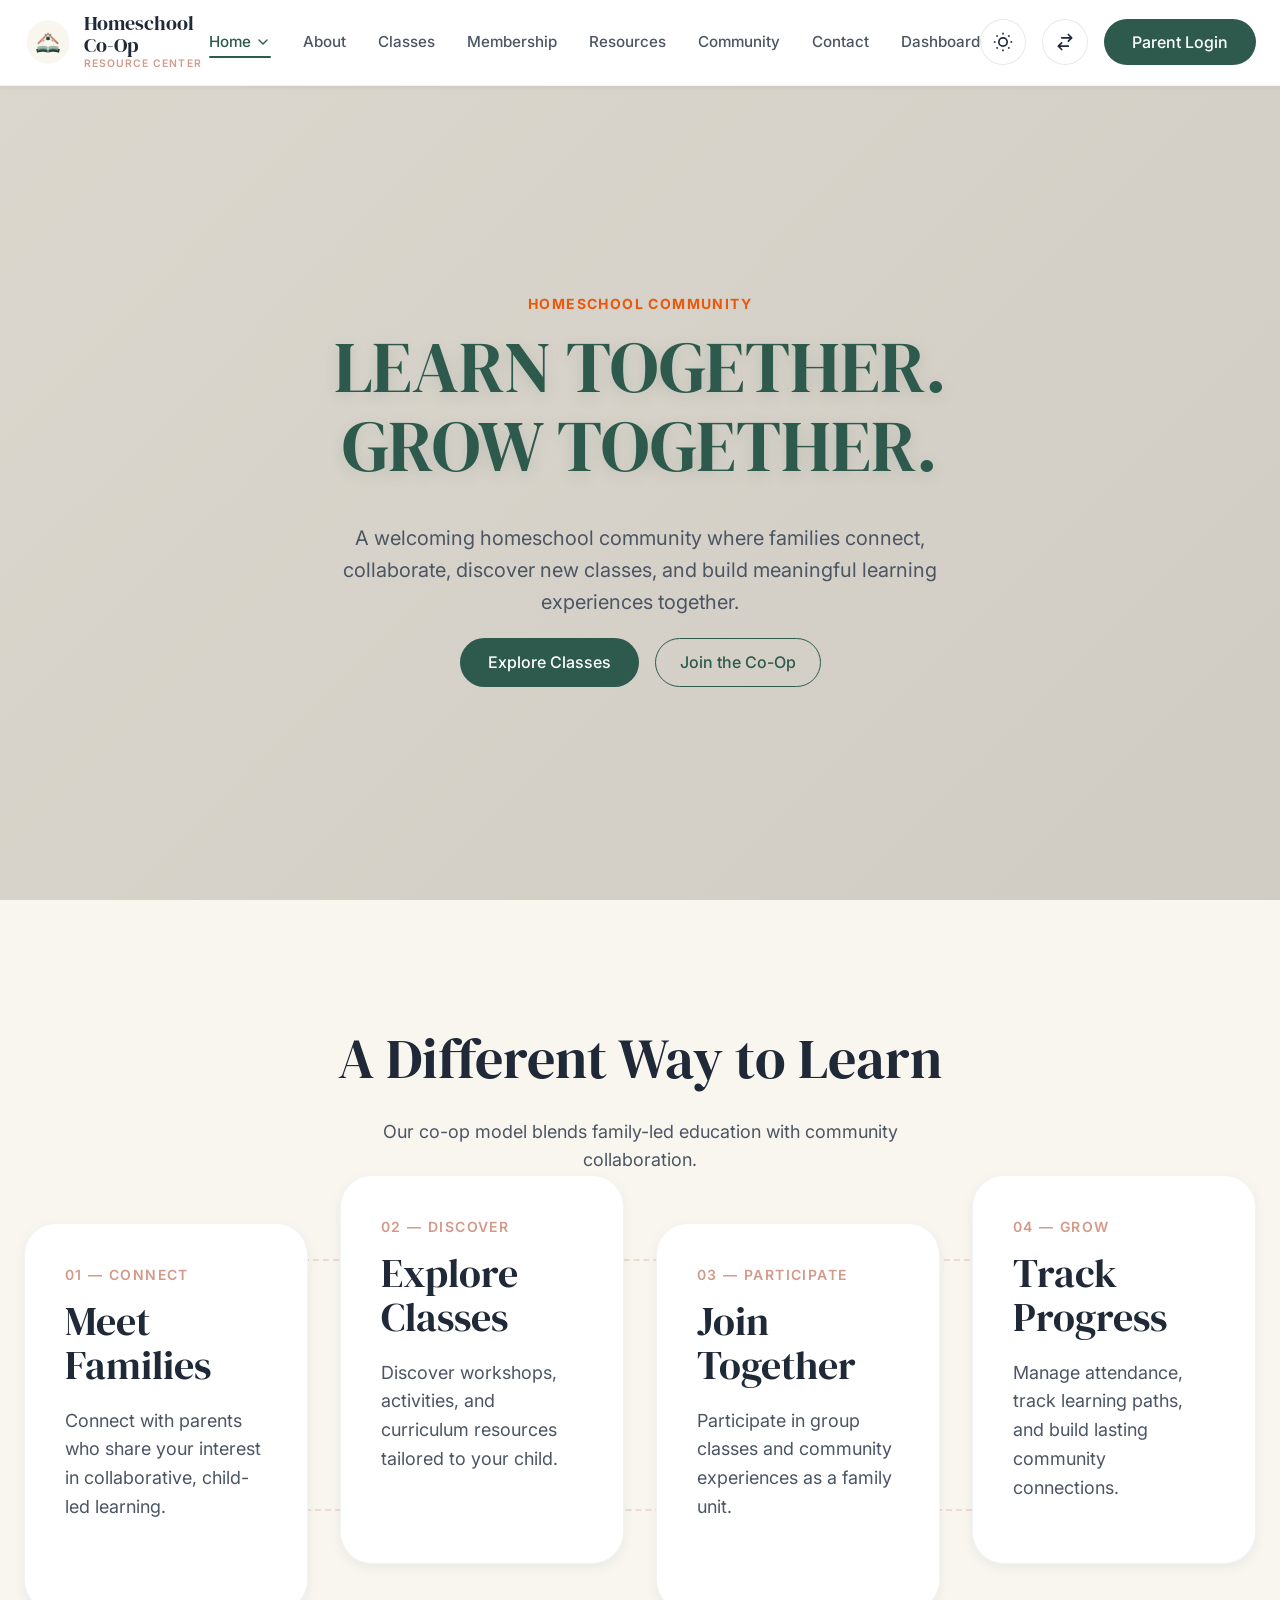
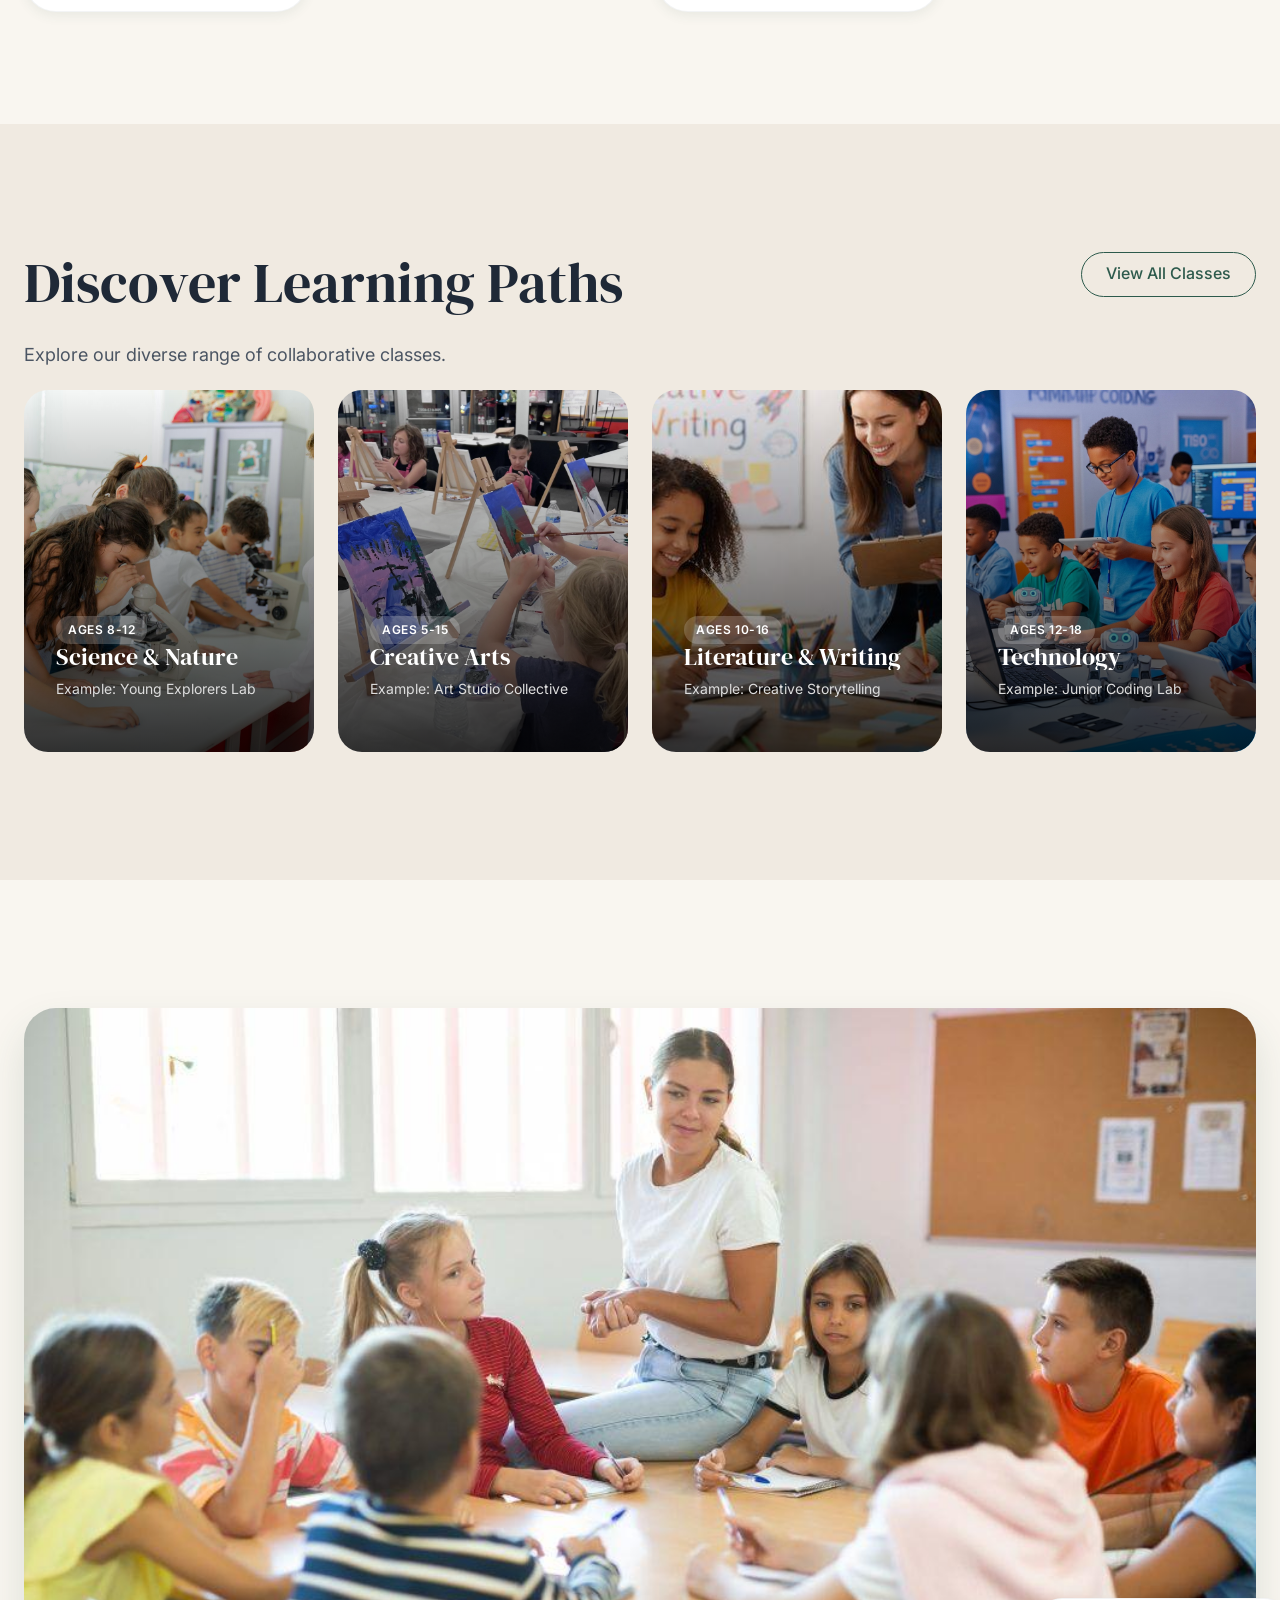
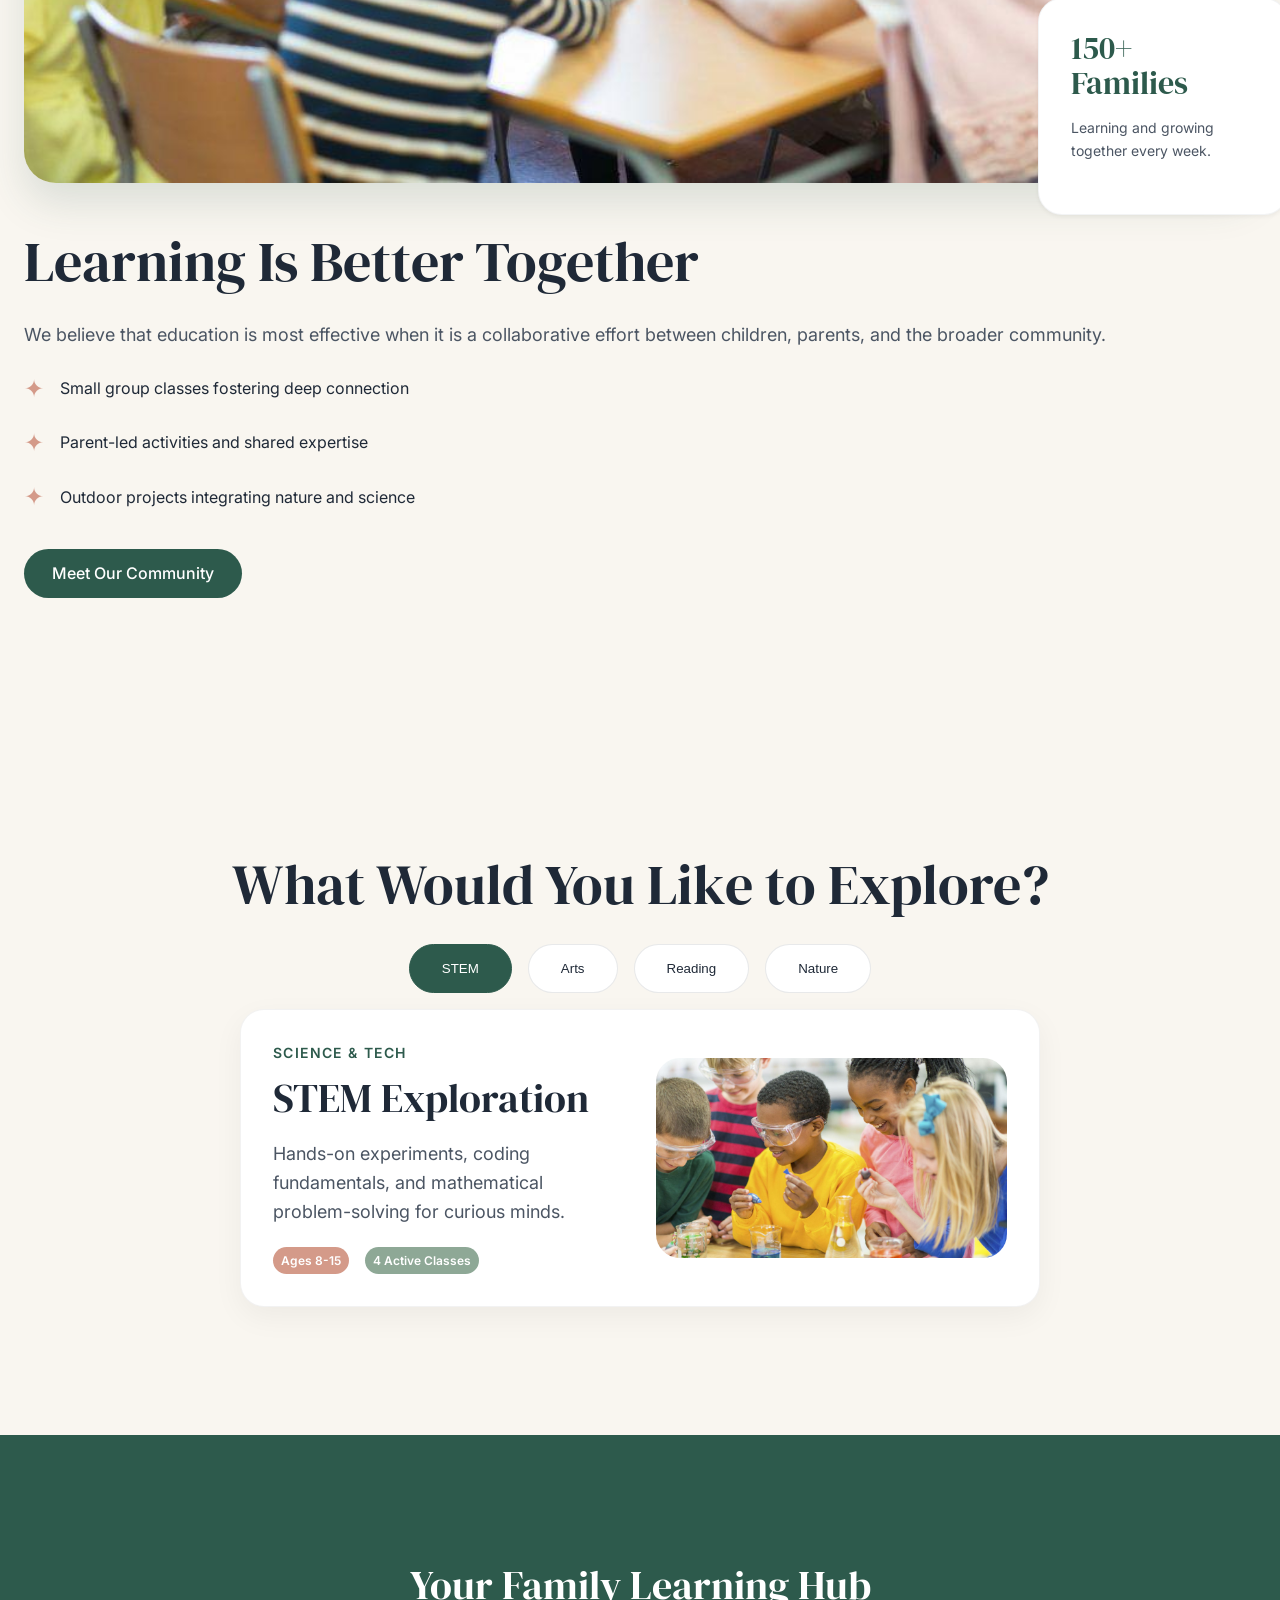
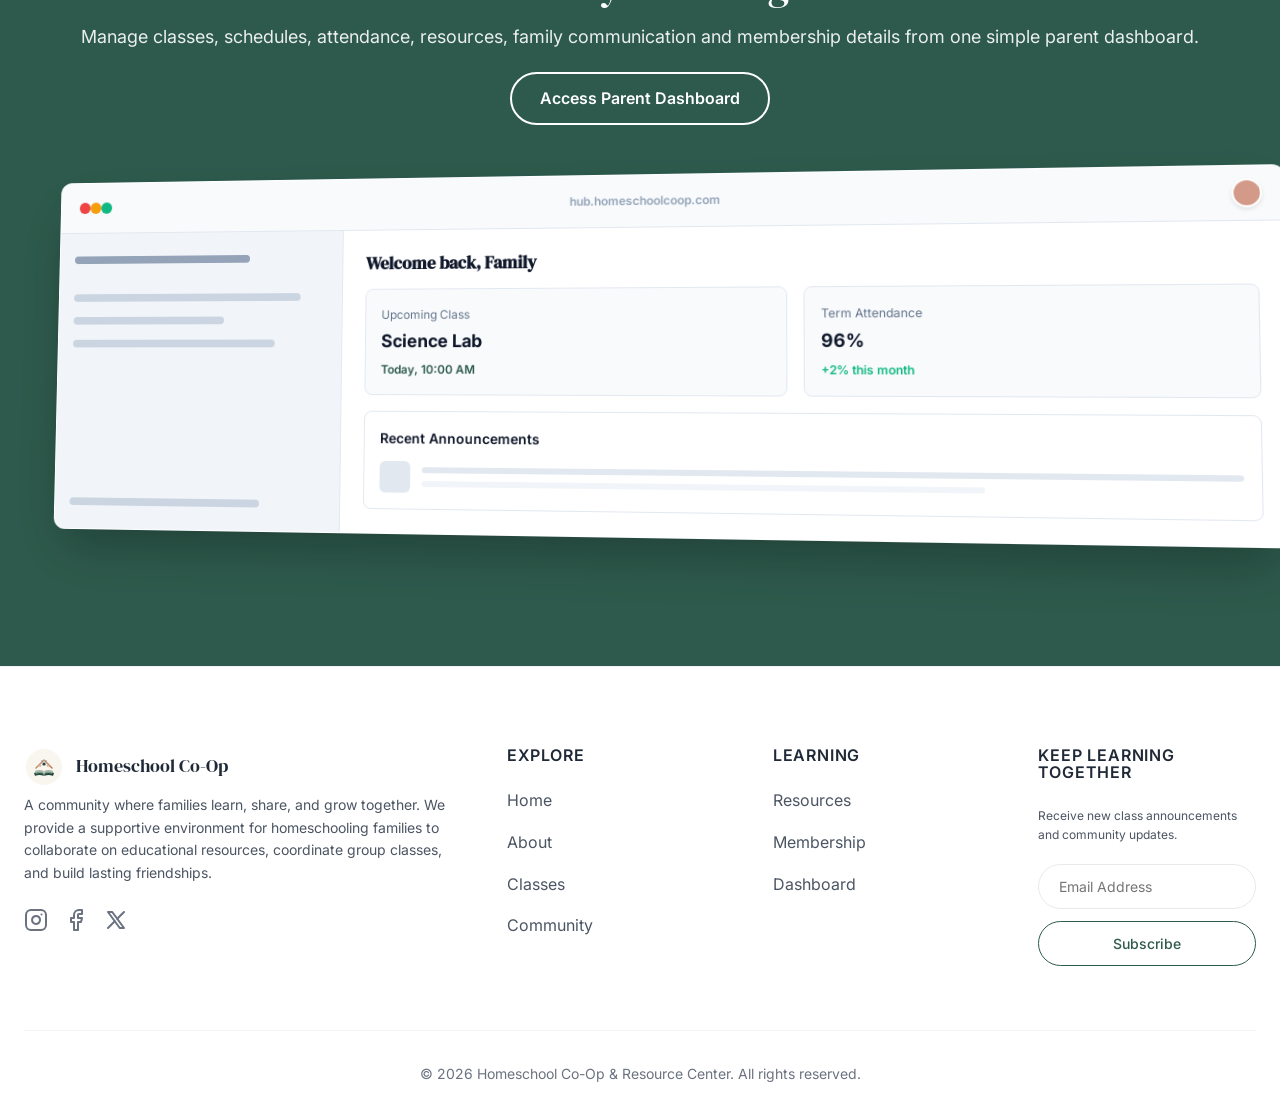
==== commit 37e3e506: "fourth commit" ====
--- a/index.html
+++ b/index.html
@@ -70,6 +70,16 @@
             color: #fb923c;
         }
 
+        /* Better contrast for primary-color buttons/text in hero dark mode */
+        [data-theme="dark"] .hero {
+            --accent-primary: #4ade80; /* Lighter green for contrast */
+            --accent-primary-hover: #22c55e;
+        }
+        [data-theme="dark"] .hero .btn-primary {
+            color: #121816; /* Dark text on bright background */
+        }
+
+
         /* How it works */
         .pathway-grid {
             position: relative;
@@ -261,8 +271,8 @@
                     <svg width="24" height="24" viewBox="0 0 24 24" fill="none" stroke="currentColor" stroke-width="2" stroke-linecap="round" stroke-linejoin="round" class="dropdown-arrow" style="transition: transform 0.3s;"><polyline points="6 9 12 15 18 9"></polyline></svg>
                 </button>
                 <div class="mobile-nav-dropdown-menu" id="mobile-home-dropdown-menu" style="display: none; flex-direction: column; align-items: center; gap: 1rem; margin-top: 1rem;">
-                    <a href="index.html" class="mobile-nav-link active" style="font-size: 1.5rem; color: var(--text-secondary);">Home 1</a>
-                    <a href="home-2.html" class="mobile-nav-link " style="font-size: 1.5rem; color: var(--text-secondary);">Home 2</a>
+                    <a href="index.html" class="mobile-nav-link active" style="font-size: 1.5rem;">Home 1</a>
+                    <a href="home-2.html" class="mobile-nav-link" style="font-size: 1.5rem;">Home 2</a>
                 </div>
             </div>
             <a href="about.html" class="mobile-nav-link ">About</a>
--- a/assets/css/style.css
+++ b/assets/css/style.css
@@ -80,6 +80,9 @@
 html {
   font-size: 16px;
   scroll-behavior: smooth;
+  width: 100%;
+  max-width: 100%;
+  overflow-x: hidden;
 }
 
 body {
@@ -90,6 +93,8 @@
   -webkit-font-smoothing: antialiased;
   -moz-osx-font-smoothing: grayscale;
   transition: background-color 0.3s ease, color 0.3s ease;
+  width: 100%;
+  max-width: 100%;
   overflow-x: hidden;
 }
 
@@ -166,18 +171,38 @@
 }
 
 .page-hero {
-  padding: 8rem 0 4rem;
+  min-height: 550px;
+  padding: 6rem 0;
+  justify-content: center;
   text-align: center;
-  background: var(--bg-secondary);
+  background-color: var(--bg-secondary);
+  background-size: cover;
+  background-position: center;
   display: flex;
   flex-direction: column;
   align-items: center;
-}
+  position: relative;
+}
+
+.page-hero::before {
+  content: '';
+  position: absolute;
+  top: 0; left: 0; right: 0; bottom: 0;
+  background: rgba(255, 255, 255, 0.7);
+  z-index: 0;
+}
+
+[data-theme="dark"] .page-hero::before {
+  background: rgba(26, 36, 33, 0.85);
+}
+
 .page-hero .container {
   display: flex;
   flex-direction: column;
   align-items: center;
   text-align: center;
+  position: relative;
+  z-index: 1;
 }
 .page-hero .eyebrow {
   margin: 0 auto;
@@ -390,6 +415,9 @@
 .nav-link:hover, .nav-link.active {
   color: var(--accent-primary);
 }
+[data-theme="dark"] .nav-link:hover, [data-theme="dark"] .nav-link.active {
+  color: #6ee7b7;
+}
 
 .nav-link::after {
   content: '';
@@ -460,18 +488,33 @@
   background: rgba(142,168,150,0.1);
   color: var(--accent-primary);
 }
+[data-theme="dark"] .dropdown-link:hover, [data-theme="dark"] .dropdown-link.active {
+  color: #6ee7b7;
+}
 
 .nav-actions {
   display: none;
   align-items: center;
   gap: 1rem;
 }
-.nav-actions .btn-icon {
+
+/* Ensure consistent height and corner radius for header/navbar buttons */
+.nav-actions .btn,
+.nav-actions .btn-icon,
+.mobile-nav-actions .btn,
+.mobile-nav-actions .btn-icon {
+  height: 46px;
+  border-radius: var(--radius-pill);
+  padding-top: 0;
+  padding-bottom: 0;
+}
+
+.nav-actions .btn-icon,
+.mobile-nav-actions .btn-icon {
+  width: 46px;
   border: 1px solid var(--border);
-  width: 40px;
-  height: 40px;
-  border-radius: 50%;
-}
+}
+
 @media (min-width: 1025px) {
   .nav-actions {
     display: flex;
@@ -541,6 +584,16 @@
   font-family: var(--font-heading);
   font-size: 2rem;
   color: var(--text-primary);
+  text-decoration: none;
+  transition: var(--transition);
+}
+
+.mobile-nav-link:hover, .mobile-nav-link.active {
+  color: var(--accent-primary);
+}
+
+[data-theme="dark"] .mobile-nav-link:hover, [data-theme="dark"] .mobile-nav-link.active {
+  color: #6ee7b7;
 }
 
 .mobile-nav-actions {
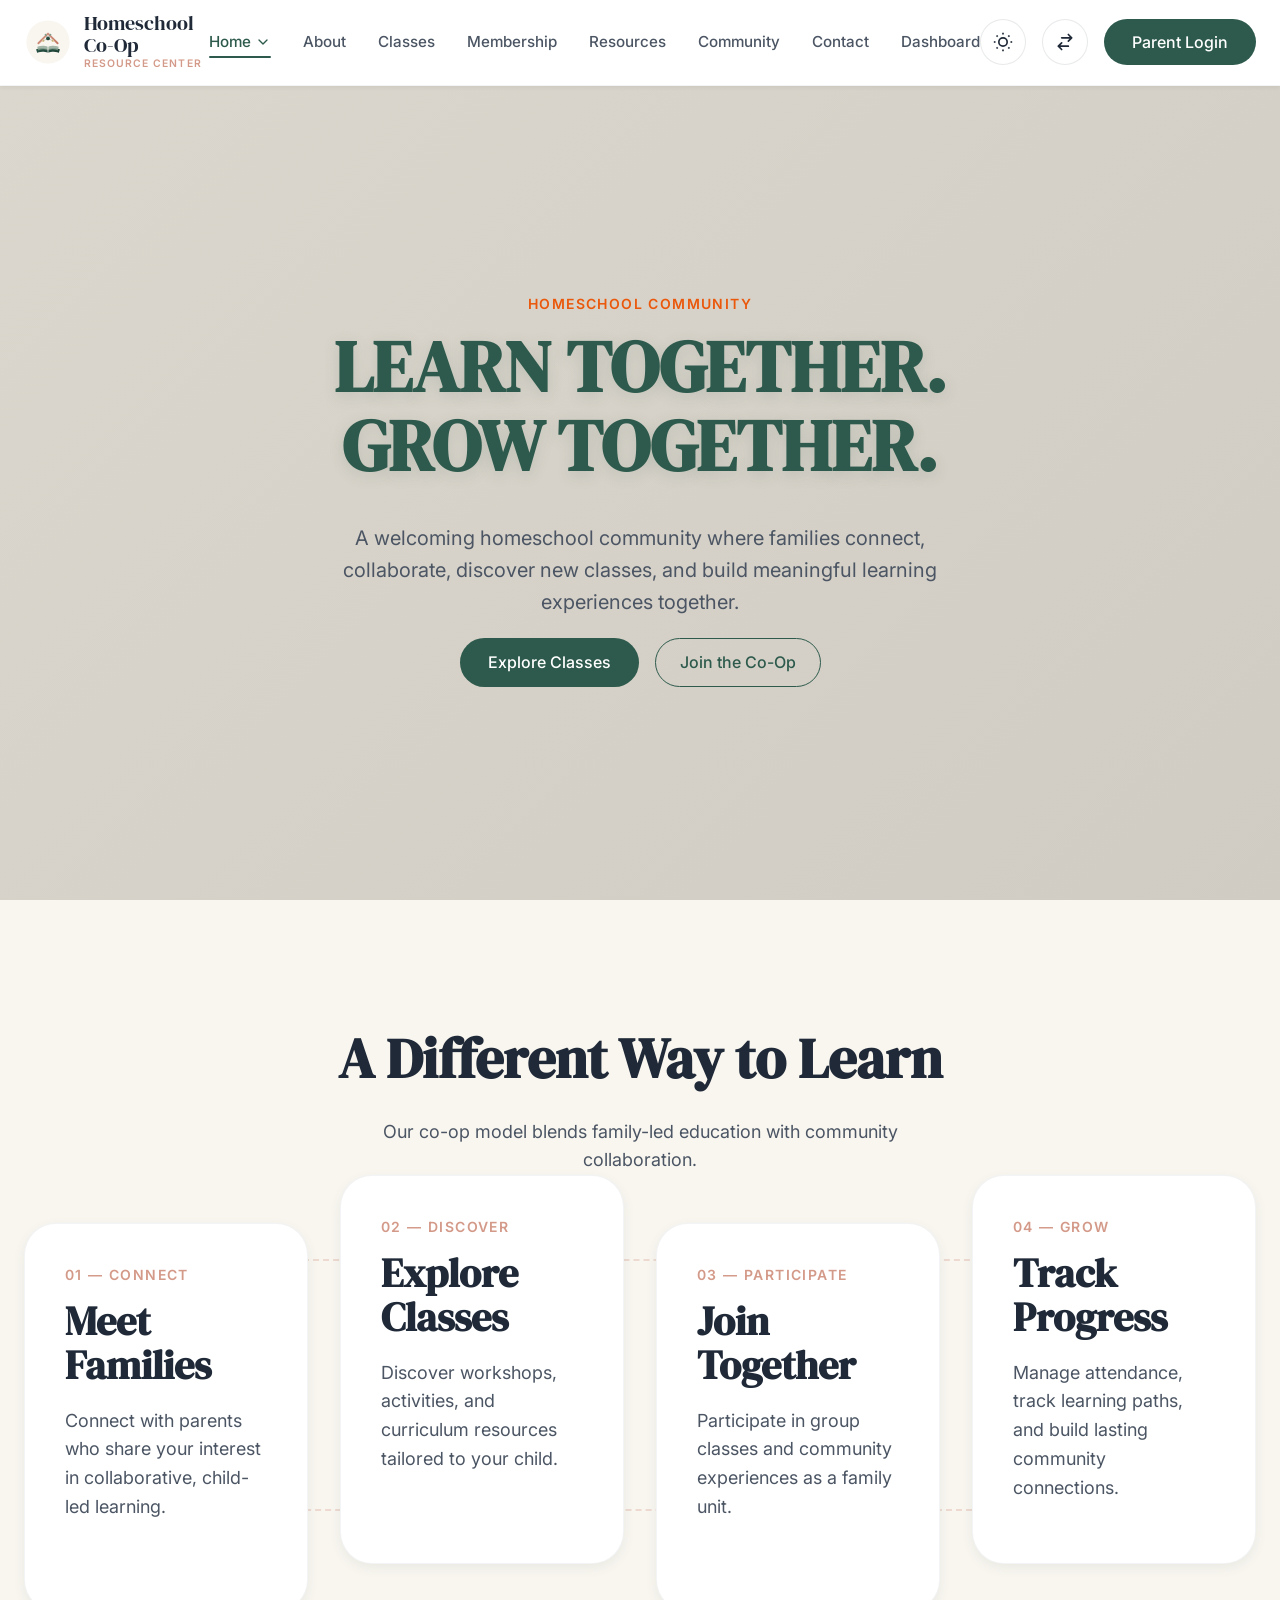
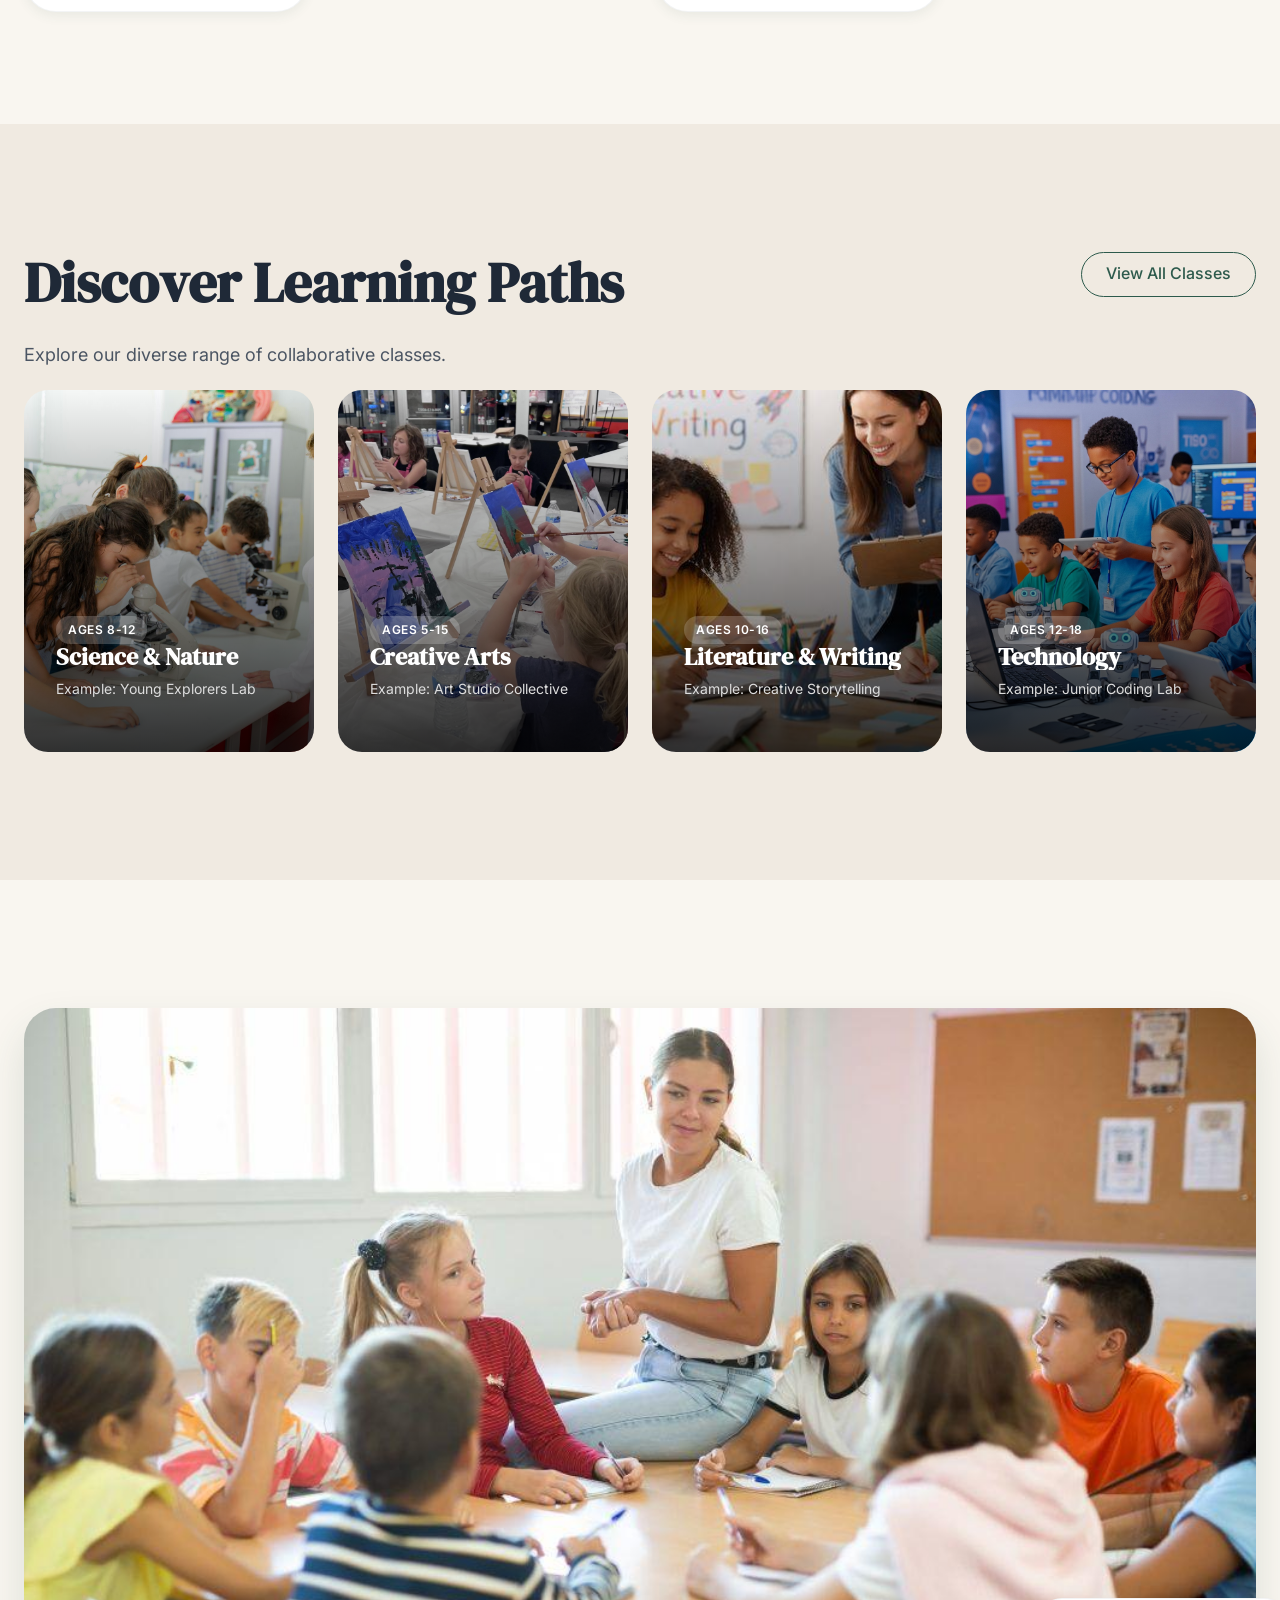
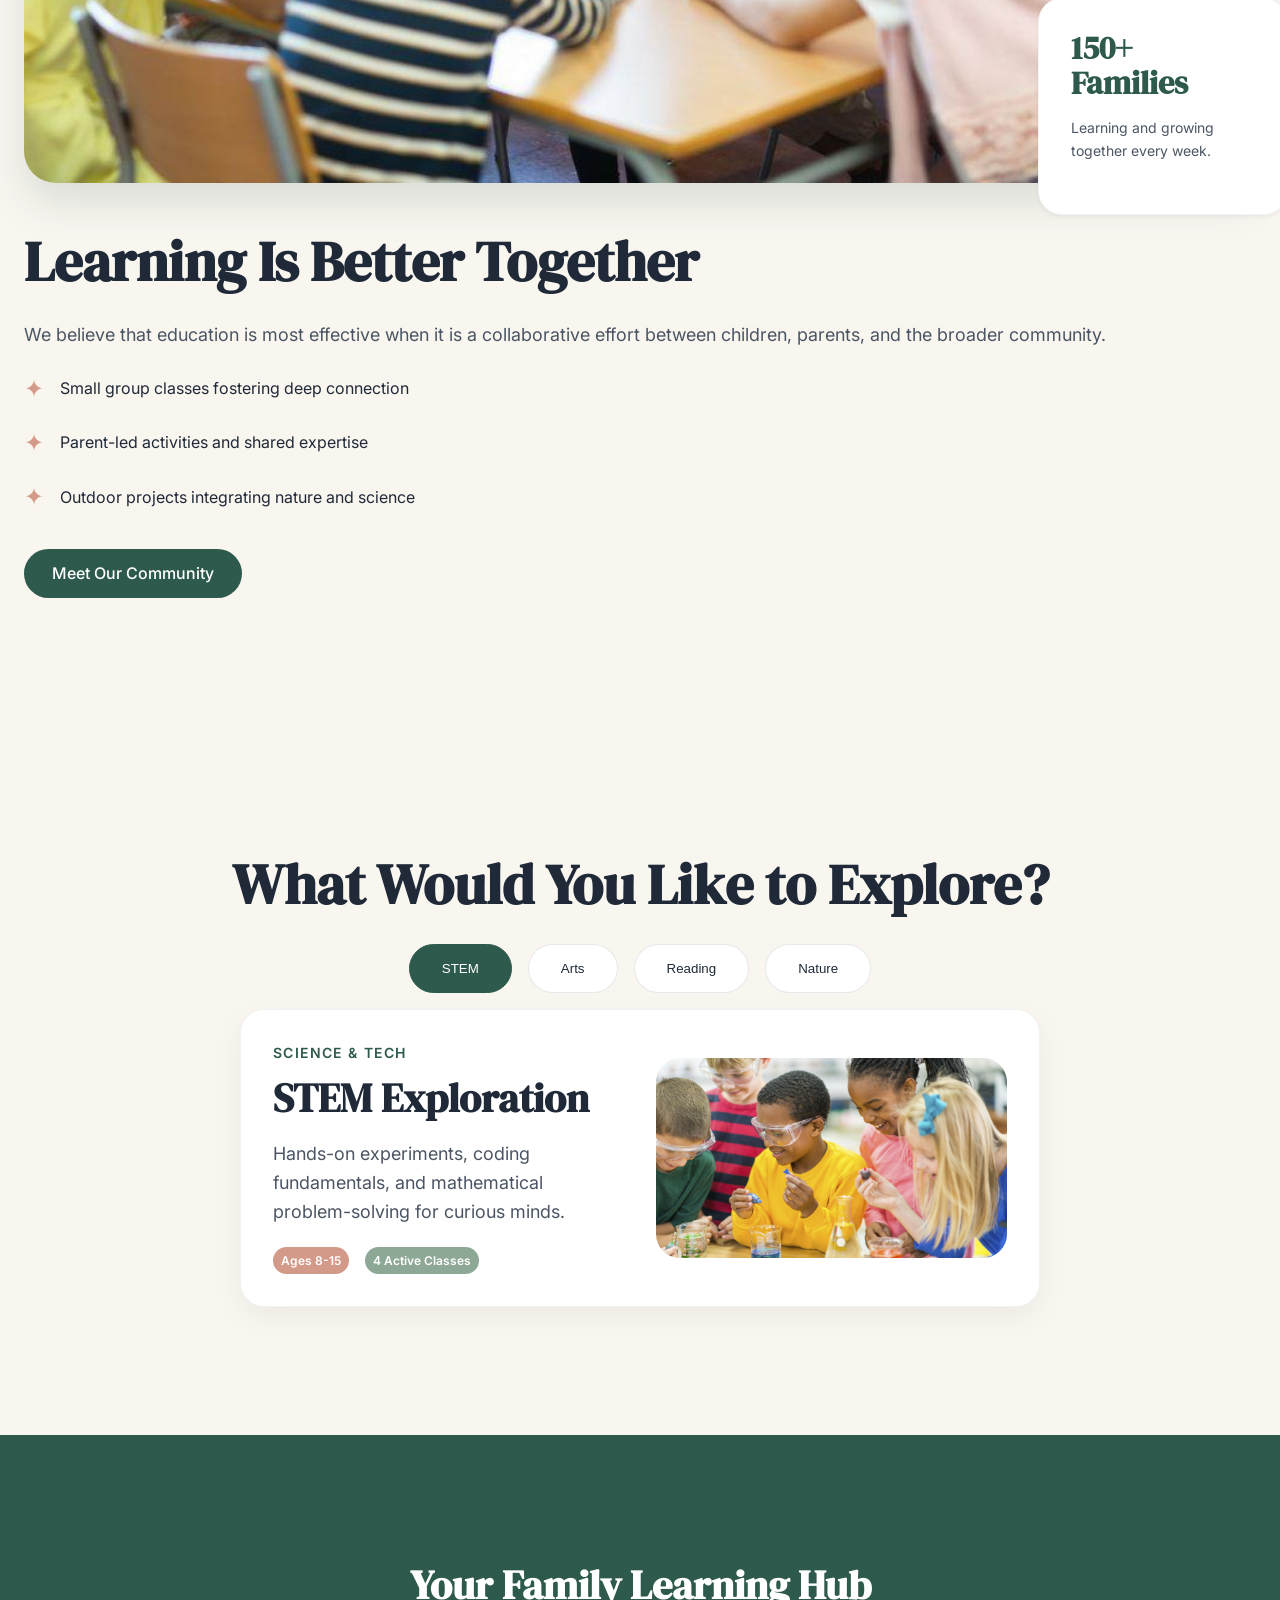
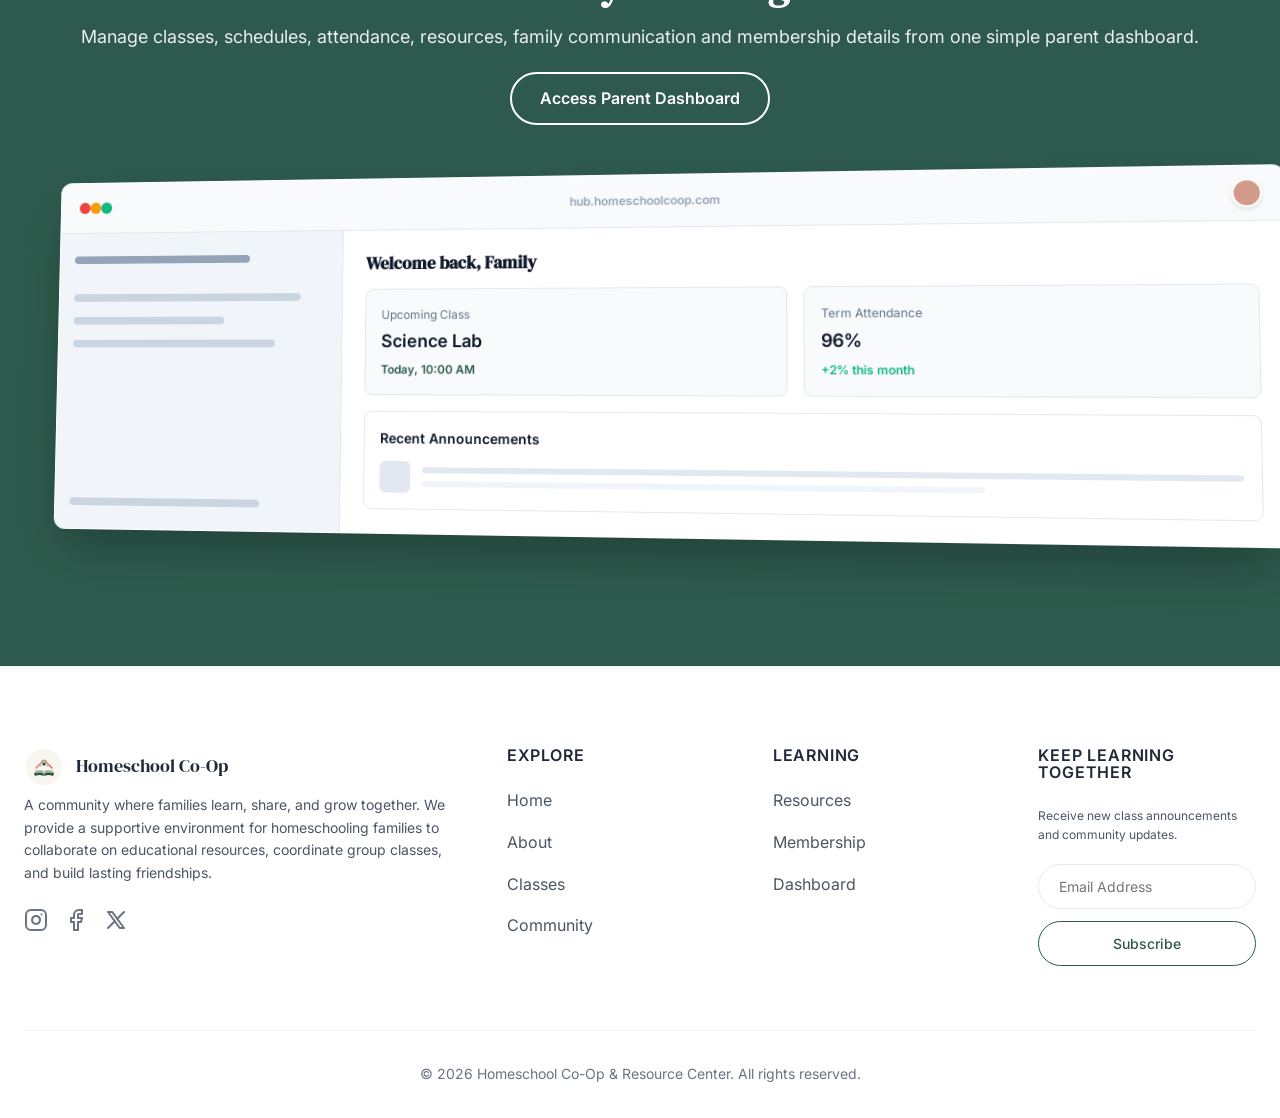
==== commit c85b6c5f: "sixth commit" ====
--- a/index.html
+++ b/index.html
@@ -64,7 +64,7 @@
         /* Bright Eyebrow Color */
         .hero-content .eyebrow {
             color: #ea580c;
-            font-weight: 700;
+            font-weight: 600;
         }
         [data-theme="dark"] .hero-content .eyebrow {
             color: #fb923c;
@@ -512,19 +512,19 @@
                                 
                                 <!-- Main Content -->
                                 <div style="flex: 1; padding: 1.5rem; background: #FFFFFF; display: flex; flex-direction: column; gap: 1rem;">
-                                    <h4 style="margin: 0; font-size: 1.125rem; color: #0F172A; font-weight: 700;">Welcome back, Family</h4>
+                                    <h4 style="margin: 0; font-size: 1.125rem; color: #0F172A; font-weight: 600;">Welcome back, Family</h4>
                                     
                                     <div class="mockup-cards-container" style="display: flex; gap: 1rem;">
                                         <!-- Card 1 -->
                                         <div style="flex: 1; background: #F8FAFC; border: 1px solid #E2E8F0; border-radius: 8px; padding: 1rem;">
                                             <div style="font-size: 0.75rem; color: #64748B; margin-bottom: 0.25rem;">Upcoming Class</div>
-                                            <div style="font-size: 1.125rem; font-weight: 700; color: #0F172A;">Science Lab</div>
+                                            <div style="font-size: 1.125rem; font-weight: 600; color: #0F172A;">Science Lab</div>
                                             <div style="font-size: 0.75rem; color: var(--accent-primary); margin-top: 0.25rem; font-weight: 600;">Today, 10:00 AM</div>
                                         </div>
                                         <!-- Card 2 -->
                                         <div style="flex: 1; background: #F8FAFC; border: 1px solid #E2E8F0; border-radius: 8px; padding: 1rem;">
                                             <div style="font-size: 0.75rem; color: #64748B; margin-bottom: 0.25rem;">Term Attendance</div>
-                                            <div style="font-size: 1.125rem; font-weight: 700; color: #0F172A;">96%</div>
+                                            <div style="font-size: 1.125rem; font-weight: 600; color: #0F172A;">96%</div>
                                             <div style="font-size: 0.75rem; color: #10B981; margin-top: 0.25rem; font-weight: 600;">+2% this month</div>
                                         </div>
                                     </div>
--- a/assets/css/style.css
+++ b/assets/css/style.css
@@ -110,7 +110,7 @@
    ========================================================================== */
 h1, h2, h3, h4, h5, h6 {
   font-family: var(--font-heading);
-  font-weight: 400;
+  font-weight: 600;
   line-height: 1.1;
   color: var(--text-primary);
   margin-bottom: 0.5em;
@@ -122,10 +122,14 @@
 h4 { font-size: clamp(1.5rem, 2vw + 1rem, 2rem); }
 
 p {
+  font-weight: 400;
   margin-bottom: 1.25rem;
   font-size: clamp(1rem, 1.2vw + 0.5rem, 1.125rem);
   color: var(--text-secondary);
 }
+
+/* Cap emphasis weights so nothing exceeds heading weight (600) */
+b, strong, th, .font-bold { font-weight: 600; }
 
 .text-sm { font-size: 0.875rem; }
 .text-xs { font-size: 0.75rem; }
@@ -205,8 +209,14 @@
   z-index: 1;
 }
 .page-hero .eyebrow {
+  color: #ea580c;
+  font-weight: 600;
   margin: 0 auto;
   display: inline-block;
+}
+
+[data-theme="dark"] .page-hero .eyebrow {
+  color: #fb923c;
 }
 .page-hero h1 {
   margin-left: auto;
